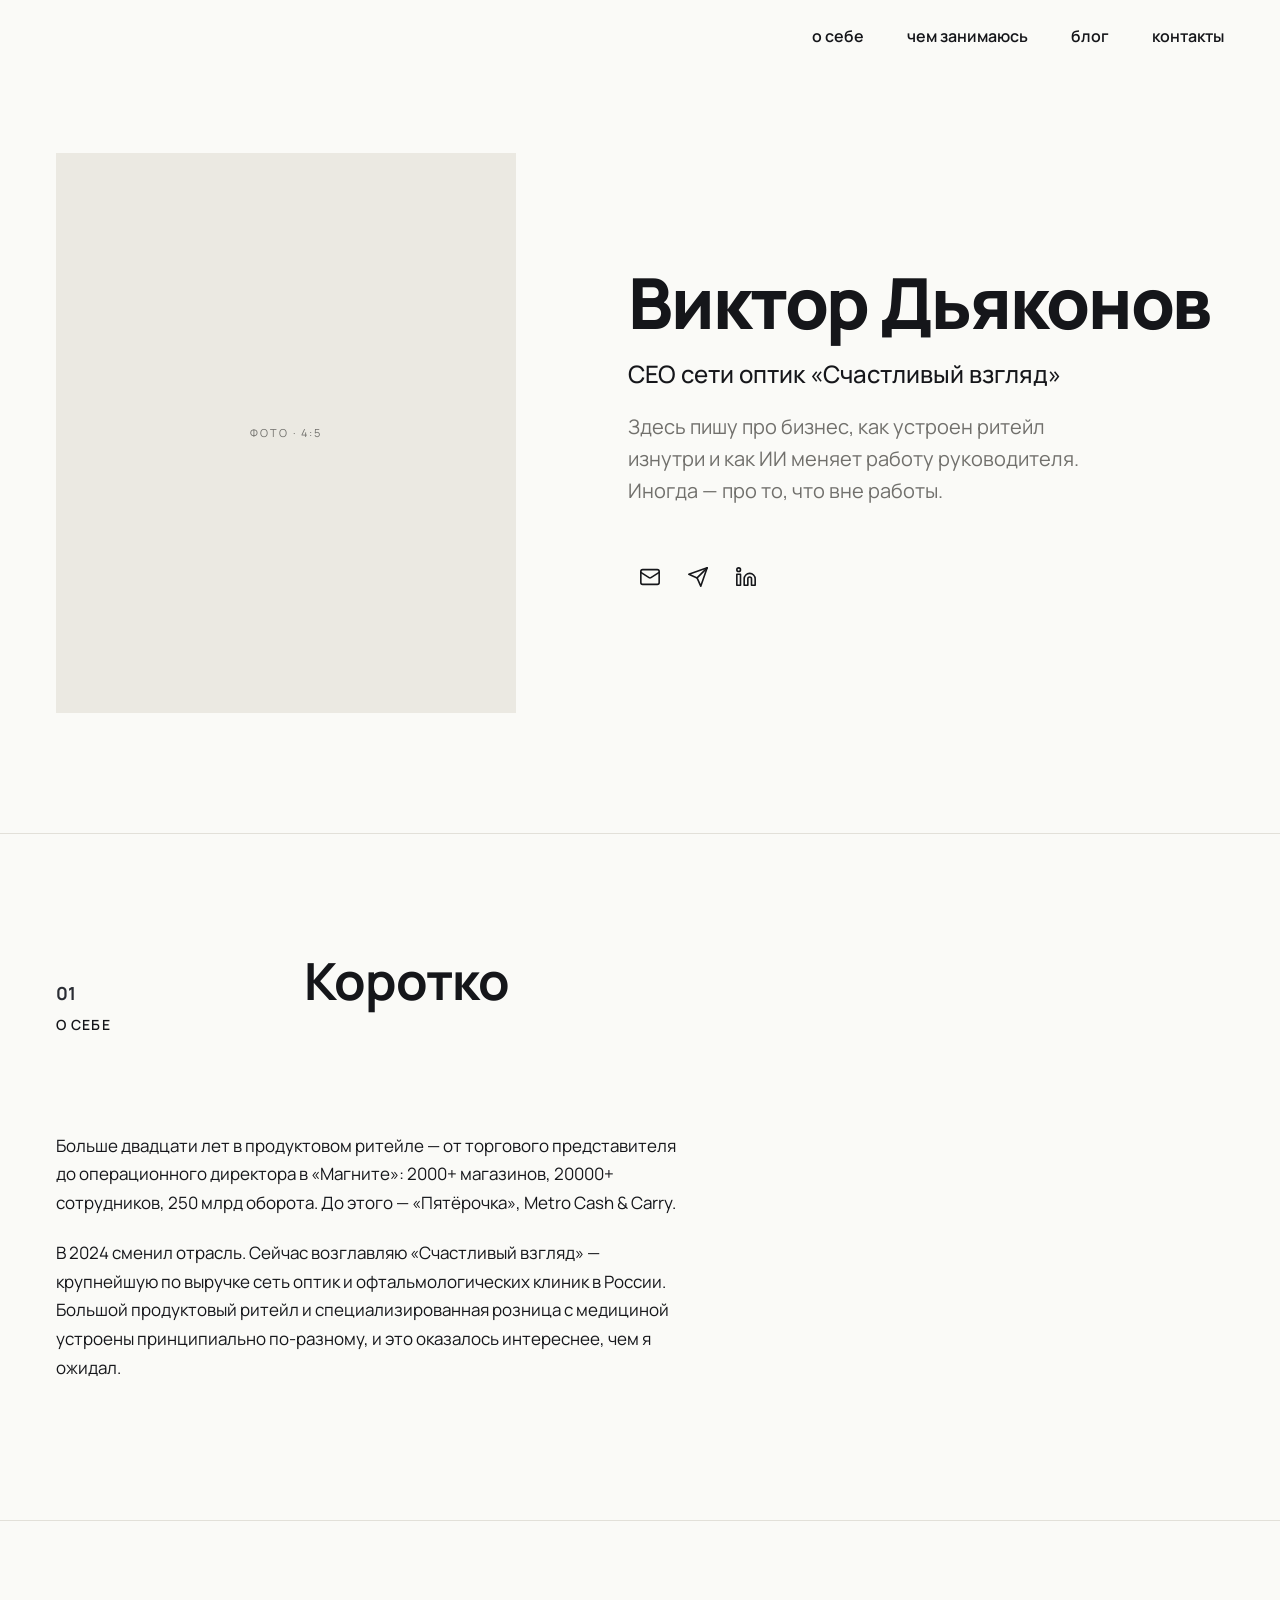
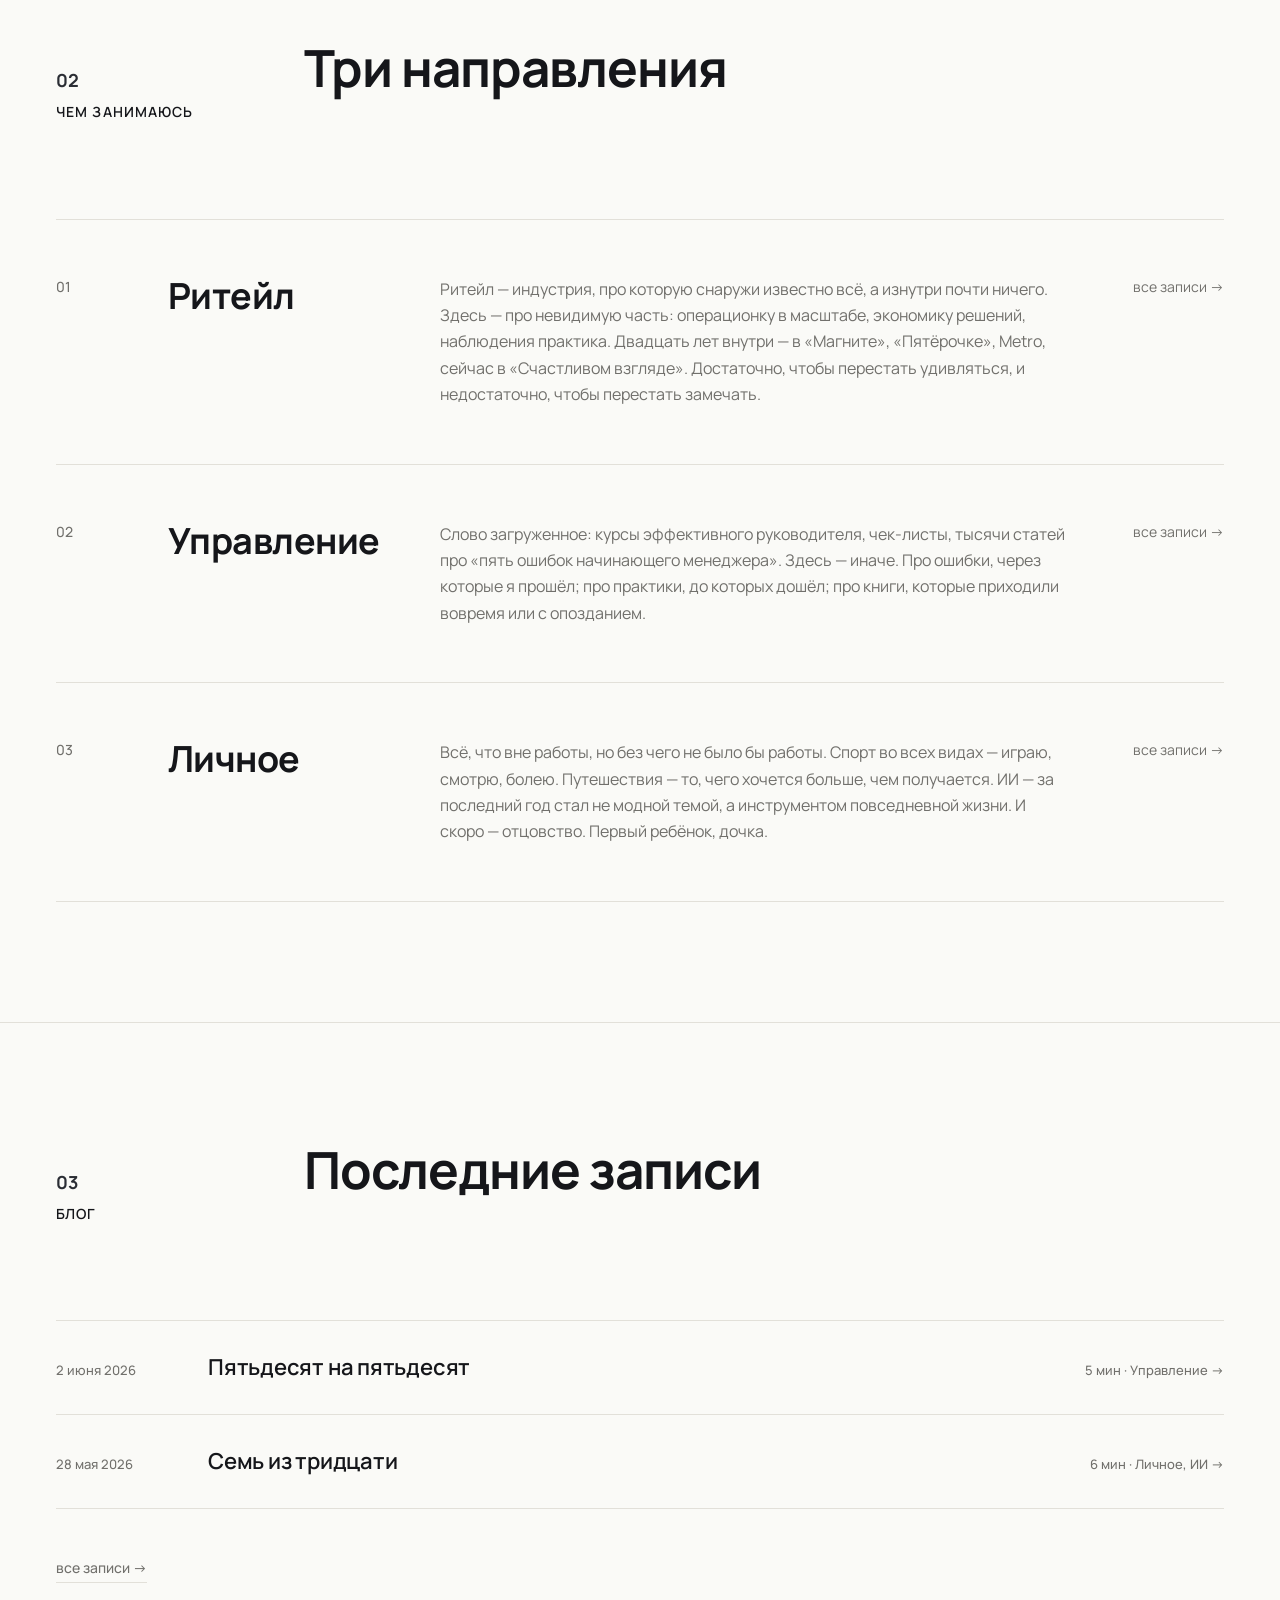
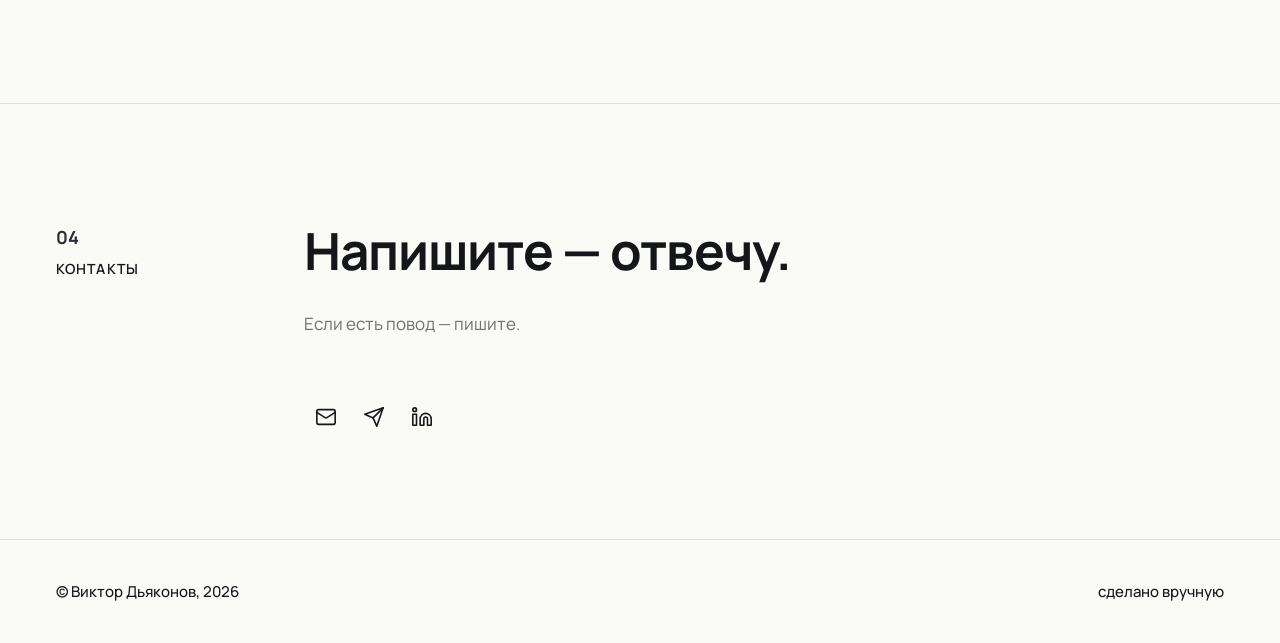
==== index.html @ 748eb010 "Три направления: ссылки «все записи» ведут на blog.html с тегом Co-Authored-By: Claude Sonnet 4.6 <n" ====
<!doctype html>
<html lang="ru">
<head>
  <meta charset="UTF-8">
  <meta name="viewport" content="width=device-width, initial-scale=1.0">
  <title>Виктор Дьяконов</title>

  <link rel="preconnect" href="https://fonts.googleapis.com">
  <link rel="preconnect" href="https://fonts.gstatic.com" crossorigin>
  <link href="https://fonts.googleapis.com/css2?family=Manrope:wght@400;500;600;700;800&display=swap" rel="stylesheet">

  <link rel="stylesheet" href="styles.css">
</head>
<body>

  <!-- ========== Nav ========== -->
  <header class="nav" id="nav">
    <div class="container">
      <nav class="nav-inner">
        <button class="nav-burger" id="nav-burger" aria-label="Меню">
          <span></span><span></span><span></span>
        </button>
        <div class="nav-links" id="nav-links">
          <a class="nav-link" href="#about">о себе</a>
          <a class="nav-link" href="#doing">чем занимаюсь</a>
          <a class="nav-link" href="blog.html">блог</a>
          <a class="nav-link" href="#contacts">контакты</a>
        </div>
      </nav>
    </div>
  </header>

  <!-- ========== Hero ========== -->
  <section class="hero container">
    <div class="hero-photo">
      <!-- TODO: заменить на реальное фото 4:5 -->
    </div>
    <div>
      <h1 class="hero-name">Виктор Дьяконов</h1>
      <p class="hero-role">CEO сети оптик «Счастливый взгляд»</p>
      <p class="hero-desc">Здесь пишу про бизнес, как устроен ритейл изнутри и как ИИ меняет работу руководителя. Иногда — про то, что вне работы.</p>
      <div class="contacts" style="margin-top: 48px;">
        <a class="icon-link" href="mailto:victor.diakonov@gmail.com" aria-label="Email">
          <svg xmlns="http://www.w3.org/2000/svg" width="22" height="22" viewBox="0 0 24 24" fill="none" stroke="currentColor" stroke-width="1.75" stroke-linecap="round" stroke-linejoin="round"><rect width="20" height="16" x="2" y="4" rx="2"/><path d="m22 7-8.97 5.7a1.94 1.94 0 0 1-2.06 0L2 7"/></svg>
        </a>
        <a class="icon-link" href="https://t.me/dvvictor" aria-label="Telegram" target="_blank" rel="noopener">
          <svg xmlns="http://www.w3.org/2000/svg" width="22" height="22" viewBox="0 0 24 24" fill="none" stroke="currentColor" stroke-width="1.75" stroke-linecap="round" stroke-linejoin="round"><path d="m22 2-7 20-4-9-9-4Z"/><path d="M22 2 11 13"/></svg>
        </a>
        <a class="icon-link" href="https://www.linkedin.com/in/%D0%B2%D0%B8%D0%BA%D1%82%D0%BE%D1%80-%D0%B4%D1%8C%D1%8F%D0%BA%D0%BE%D0%BD%D0%BE%D0%B2/" aria-label="LinkedIn" target="_blank" rel="noopener">
          <svg xmlns="http://www.w3.org/2000/svg" width="22" height="22" viewBox="0 0 24 24" fill="none" stroke="currentColor" stroke-width="1.75" stroke-linecap="round" stroke-linejoin="round">
            <path d="M16 8a6 6 0 0 1 6 6v7h-4v-7a2 2 0 0 0-2-2 2 2 0 0 0-2 2v7h-4v-7a6 6 0 0 1 6-6z"/>
            <rect width="4" height="12" x="2" y="9"/>
            <circle cx="4" cy="4" r="2"/>
          </svg>
        </a>
      </div>
    </div>
  </section>

  <!-- ========== О себе ========== -->
  <section class="s container" id="about">
    <div class="s-head">
      <div class="s-head-meta">
        <span class="s-num">01</span>
        <span class="label">о себе</span>
      </div>
      <h2 class="h2">Коротко</h2>
    </div>
    <div class="body about-body">
      <p>
        Больше двадцати лет в продуктовом ритейле — от торгового представителя до операционного директора в «Магните»: 2000+ магазинов, 20000+ сотрудников, 250 млрд оборота. До этого — «Пятёрочка», Metro Cash &amp; Carry.
      </p>
      <p>
        В 2024 сменил отрасль. Сейчас возглавляю «Счастливый взгляд» — крупнейшую по выручке сеть оптик и офтальмологических клиник в России. Большой продуктовый ритейл и специализированная розница с медициной устроены принципиально по-разному, и это оказалось интереснее, чем я ожидал.
      </p>
    </div>
  </section>

  <!-- ========== Чем занимаюсь ========== -->
  <section class="s container" id="doing">
    <div class="s-head">
      <div class="s-head-meta">
        <span class="s-num">02</span>
        <span class="label">чем занимаюсь</span>
      </div>
      <h2 class="h2">Три направления</h2>
    </div>
    <div class="doing-list">
      <div class="doing-row">
        <span class="doing-num">01</span>
        <span class="doing-title">Ритейл</span>
        <p class="doing-desc">Ритейл — индустрия, про которую снаружи известно всё, а изнутри почти ничего. Здесь — про невидимую часть: операционку в масштабе, экономику решений, наблюдения практика. Двадцать лет внутри — в «Магните», «Пятёрочке», Metro, сейчас в «Счастливом взгляде». Достаточно, чтобы перестать удивляться, и недостаточно, чтобы перестать замечать.</p>
        <a class="doing-arrow" href="blog.html?tag=retail">все записи →</a>
      </div>
      <div class="doing-row">
        <span class="doing-num">02</span>
        <span class="doing-title">Управление</span>
        <p class="doing-desc">Слово загруженное: курсы эффективного руководителя, чек-листы, тысячи статей про «пять ошибок начинающего менеджера». Здесь — иначе. Про ошибки, через которые я прошёл; про практики, до которых дошёл; про книги, которые приходили вовремя или с опозданием.</p>
        <a class="doing-arrow" href="blog.html?tag=upravlenie">все записи →</a>
      </div>
      <div class="doing-row">
        <span class="doing-num">03</span>
        <span class="doing-title">Личное</span>
        <p class="doing-desc">Всё, что вне работы, но без чего не было бы работы. Спорт во всех видах — играю, смотрю, болею. Путешествия — то, чего хочется больше, чем получается. ИИ — за последний год стал не модной темой, а инструментом повседневной жизни. И скоро — отцовство. Первый ребёнок, дочка.</p>
        <a class="doing-arrow" href="blog.html?tag=lichnoe">все записи →</a>
      </div>
    </div>
  </section>

  <!-- ========== Блог ========== -->
  <section class="s container" id="blog">
    <div class="s-head">
      <div class="s-head-meta">
        <span class="s-num">03</span>
        <span class="label">блог</span>
      </div>
      <h2 class="h2">Последние записи</h2>
    </div>
    <div class="blog-list" id="recent-posts"></div>
    <a class="blog-more" href="blog.html">все записи →</a>
  </section>

  <!-- ========== Контакты ========== -->
  <section class="contacts-section container" id="contacts">
    <div class="contacts-block">
      <div class="s-head-meta">
        <span class="s-num">04</span>
        <span class="label">контакты</span>
      </div>
      <div>
        <h2 class="h2" style="margin-bottom: 32px;">Напишите — отвечу.</h2>
        <p class="body body-muted" style="max-width: 480px; margin-bottom: 56px;">
          Если есть повод — пишите.
        </p>
        <div class="contacts">
          <a class="icon-link" href="mailto:victor.diakonov@gmail.com" aria-label="Email">
            <svg xmlns="http://www.w3.org/2000/svg" width="22" height="22" viewBox="0 0 24 24" fill="none" stroke="currentColor" stroke-width="1.75" stroke-linecap="round" stroke-linejoin="round"><rect width="20" height="16" x="2" y="4" rx="2"/><path d="m22 7-8.97 5.7a1.94 1.94 0 0 1-2.06 0L2 7"/></svg>
          </a>
          <a class="icon-link" href="https://t.me/dvvictor" aria-label="Telegram" target="_blank" rel="noopener">
            <svg xmlns="http://www.w3.org/2000/svg" width="22" height="22" viewBox="0 0 24 24" fill="none" stroke="currentColor" stroke-width="1.75" stroke-linecap="round" stroke-linejoin="round"><path d="m22 2-7 20-4-9-9-4Z"/><path d="M22 2 11 13"/></svg>
          </a>
          <a class="icon-link" href="https://www.linkedin.com/in/%D0%B2%D0%B8%D0%BA%D1%82%D0%BE%D1%80-%D0%B4%D1%8C%D1%8F%D0%BA%D0%BE%D0%BD%D0%BE%D0%B2/" aria-label="LinkedIn" target="_blank" rel="noopener">
            <svg xmlns="http://www.w3.org/2000/svg" width="22" height="22" viewBox="0 0 24 24" fill="none" stroke="currentColor" stroke-width="1.75" stroke-linecap="round" stroke-linejoin="round">
              <path d="M16 8a6 6 0 0 1 6 6v7h-4v-7a2 2 0 0 0-2-2 2 2 0 0 0-2 2v7h-4v-7a6 6 0 0 1 6-6z"/>
              <rect width="4" height="12" x="2" y="9"/>
              <circle cx="4" cy="4" r="2"/>
            </svg>
          </a>
        </div>
      </div>
    </div>
  </section>

  <!-- ========== Footer ========== -->
  <footer>
    <div class="container">
      <span>© Виктор Дьяконов, 2026</span>
      <span>сделано вручную</span>
    </div>
  </footer>

  <script src="posts-data.js"></script>
  <script>
    // Последние записи из posts-data.js
    (function () {
      var months = ['января','февраля','марта','апреля','мая','июня','июля','августа','сентября','октября','ноября','декабря'];
      function fmtDate(iso) {
        var p = iso.split('-');
        return +p[2] + ' ' + months[+p[1] - 1] + ' ' + p[0];
      }
      var list = document.getElementById('recent-posts');
      POSTS.slice(0, 2).forEach(function (post) {
        var row = document.createElement('div');
        row.className = 'blog-row';
        row.addEventListener('click', function (e) {
          if (!e.target.closest('a')) location.href = post.url;
        });
        var tagHtml = '';
        if (post.tags && post.tags.length) {
          tagHtml = ' · ' + post.tags.map(function (t) {
            return '<a class="blog-tag" href="blog.html?tag=' + t + '">' + (TAG_NAMES[t] || t) + '</a>';
          }).join(', ');
        }
        row.innerHTML =
          '<span class="blog-date">' + fmtDate(post.date) + '</span>' +
          '<span class="blog-title">' + post.title + '</span>' +
          '<span class="blog-meta">' + post.mins + ' мин' + tagHtml + ' →</span>';
        list.appendChild(row);
      });
    }());

    // Sticky nav — граница появляется при скролле
    const nav = document.getElementById('nav');
    window.addEventListener('scroll', function () {
      nav.classList.toggle('scrolled', window.scrollY > 8);
    }, { passive: true });

    // Lucide icons
    // Мобильное меню
    const burger = document.getElementById('nav-burger');
    const navLinks = document.getElementById('nav-links');
    burger.addEventListener('click', function () {
      const open = navLinks.classList.toggle('open');
      burger.classList.toggle('open', open);
      document.body.style.overflow = open ? 'hidden' : '';
    });
    navLinks.querySelectorAll('.nav-link').forEach(function (link) {
      link.addEventListener('click', function () {
        navLinks.classList.remove('open');
        burger.classList.remove('open');
        document.body.style.overflow = '';
      });
    });
  </script>

</body>
</html>
---- styles.css ----
/* =========================================================
   Виктор Дьяконов — personal site
   Manrope. Anthracite accent. Strict minimalism.
   ========================================================= */

:root {
  --paper: #fafaf7;
  --ink: #15161a;
  --muted: #71706c;
  --hair: #e2e0d9;
  --ph: #ebe9e2;
  --accent: #2a2d34;
}

html, body {
  background: var(--paper);
  color: var(--ink);
  font-family: 'Manrope', -apple-system, BlinkMacSystemFont, "Helvetica Neue", Arial, sans-serif;
  font-weight: 400;
  font-size: 16px;
  line-height: 1.55;
  -webkit-font-smoothing: antialiased;
  -moz-osx-font-smoothing: grayscale;
  text-rendering: optimizeLegibility;
  margin: 0;
  scroll-behavior: smooth;
}

* { box-sizing: border-box; }
a { color: inherit; text-decoration: none; }

.container {
  max-width: 1440px;
  margin: 0 auto;
  padding: 0 56px;
}

/* ---------- Nav ---------- */

.nav {
  position: sticky;
  top: 0;
  z-index: 10;
  background: color-mix(in srgb, var(--paper) 92%, transparent);
  backdrop-filter: blur(8px);
  border-bottom: 1px solid transparent;
  transition: border-color .25s;
}

.nav-inner {
  display: flex;
  justify-content: flex-end;
  align-items: center;
  height: 72px;
}

.nav-link {
  font-size: 16px;
  font-weight: 600;
  color: var(--ink);
  padding: 8px 0;
  margin-left: 40px;
  transition: color .2s;
}

.nav-link:hover { color: var(--ink); }
.nav.scrolled { border-bottom-color: var(--hair); }

/* ---------- Type ---------- */

.label {
  font-size: 14px;
  font-weight: 600;
  letter-spacing: 0.08em;
  text-transform: uppercase;
  color: var(--ink);
}

.h2 {
  font-family: 'Manrope', sans-serif;
  font-weight: 700;
  font-size: clamp(40px, 4vw, 60px);
  line-height: 1.05;
  letter-spacing: -0.02em;
  margin: 0;
}

.lede {
  font-family: 'Manrope', sans-serif;
  font-weight: 400;
  font-size: 21px;
  line-height: 1.55;
  color: var(--ink);
  margin: 0;
  max-width: 520px;
  letter-spacing: -0.005em;
}

/* ---------- Hero typography ---------- */

.hero-name {
  font-family: 'Manrope', sans-serif;
  font-weight: 800;
  font-size: clamp(52px, 5.5vw, 80px);
  line-height: 1.0;
  letter-spacing: -0.03em;
  color: var(--ink);
  margin: 0 0 20px;
}

.hero-role {
  font-family: 'Manrope', sans-serif;
  font-weight: 500;
  font-size: 24px;
  line-height: 1.4;
  color: var(--ink);
  margin: 0 0 20px;
}

.hero-desc {
  font-family: 'Manrope', sans-serif;
  font-weight: 400;
  font-size: 20px;
  line-height: 1.6;
  color: var(--muted);
  margin: 0;
  max-width: 460px;
}

.body {
  font-size: 17px;
  line-height: 1.7;
  color: var(--ink);
}

.body-muted { color: var(--muted); }

.body p {
  margin: 0 0 1em;
  max-width: 640px;
}

/* ---------- Sections ---------- */

section.s {
  padding-block: 120px;
  border-top: 1px solid var(--hair);
}

.s-head {
  display: grid;
  grid-template-columns: 200px 1fr;
  gap: 48px;
  align-items: baseline;
  margin-bottom: 96px;
}

.s-head-meta {
  display: flex;
  flex-direction: column;
  gap: 6px;
}

.s-num {
  font-family: 'Manrope', sans-serif;
  font-weight: 700;
  font-size: 18px;
  color: var(--accent);
}

/* ---------- Icon links ---------- */

.contacts {
  display: flex;
  gap: 4px;
  flex-wrap: wrap;
}

.icon-link {
  display: inline-flex;
  align-items: center;
  justify-content: center;
  width: 44px;
  height: 44px;
  border-radius: 50%;
  color: var(--ink);
  transition: color .2s, background-color .2s;
}

.icon-link:hover {
  color: var(--accent);
  background: var(--ph);
}

.icon-link svg {
  width: 22px;
  height: 22px;
  stroke-width: 1.75;
}

/* ---------- Hero ---------- */

.hero {
  padding-block: 80px 120px;
  display: grid;
  grid-template-columns: 460px 1fr;
  gap: 112px;
  align-items: center;
}

.hero-photo {
  width: 460px;
  height: 560px;
  background: var(--ph);
  position: relative;
  overflow: hidden;
}

.hero-photo::after {
  content: 'ФОТО · 4:5';
  position: absolute;
  left: 50%;
  top: 50%;
  transform: translate(-50%, -50%);
  font-size: 11px;
  letter-spacing: 0.18em;
  color: var(--muted);
}

.hero-photo img {
  width: 100%;
  height: 100%;
  object-fit: cover;
  display: block;
}

/* ---------- About ---------- */

.about-body { max-width: 640px; }
.about-body p + p { margin-top: 1.2em; }

/* ---------- Doing ---------- */

.doing-list { border-top: 1px solid var(--hair); }

.doing-row {
  display: grid;
  grid-template-columns: 80px 240px 1fr 120px;
  gap: 32px;
  align-items: start;
  padding: 56px 0;
  border-bottom: 1px solid var(--hair);
  transition: padding-left .25s, color .2s;
  cursor: default;
}

.doing-row:hover { padding-left: 16px; }
.doing-row:hover .doing-arrow {
  color: var(--accent);
  transform: translateX(6px);
}

.doing-num {
  font-size: 14px;
  color: var(--muted);
  font-weight: 500;
}

.doing-title {
  font-size: 36px;
  font-weight: 700;
  line-height: 1.1;
  letter-spacing: -0.015em;
}

.doing-desc {
  font-size: 16px;
  color: var(--muted);
  line-height: 1.65;
  margin: 0;
}

.doing-arrow {
  text-align: right;
  color: var(--muted);
  font-size: 14px;
  text-decoration: none;
  transition: color .2s, transform .25s;
}

/* ---------- Blog ---------- */

.blog-list { border-top: 1px solid var(--hair); }

.blog-row {
  display: grid;
  grid-template-columns: 120px 1fr auto;
  gap: 32px;
  align-items: baseline;
  padding: 32px 0;
  border-bottom: 1px solid var(--hair);
  transition: padding-left .25s;
  color: inherit;
  cursor: pointer;
}

.blog-row:hover { padding-left: 16px; }
.blog-row:hover .blog-title { color: var(--accent); }

.blog-date {
  font-size: 13px;
  color: var(--muted);
  font-weight: 500;
}

.blog-title {
  font-size: 22px;
  font-weight: 600;
  line-height: 1.3;
  letter-spacing: -0.01em;
  transition: color .2s;
}

.blog-meta {
  font-size: 13px;
  color: var(--muted);
  text-align: right;
  font-weight: 500;
}

.blog-tag {
  color: var(--muted);
  font-weight: 500;
  text-decoration: none;
  transition: color .2s;
}

.blog-tag:hover {
  color: var(--accent);
  text-decoration: underline;
}

.blog-filter-info {
  display: flex;
  align-items: baseline;
  gap: 20px;
  margin-top: 16px;
}

.blog-filter-label {
  font-size: 22px;
  font-weight: 600;
  color: var(--muted);
}

.blog-filter-clear {
  font-size: 14px;
  font-weight: 500;
  color: var(--muted);
  border-bottom: 1px solid var(--hair);
  padding-bottom: 4px;
  transition: color .2s, border-color .2s;
}

.blog-filter-clear:hover {
  color: var(--accent);
  border-color: var(--accent);
}

.blog-more {
  margin-top: 48px;
  font-size: 14px;
  font-weight: 500;
  display: inline-block;
  color: var(--muted);
  border-bottom: 1px solid var(--hair);
  padding-bottom: 4px;
  transition: color .2s, border-color .2s;
}

.blog-more:hover {
  color: var(--accent);
  border-color: var(--accent);
}

/* ---------- Contacts section ---------- */

.contacts-section {
  padding-block: 120px 100px;
  border-top: 1px solid var(--hair);
}

.contacts-block {
  display: grid;
  grid-template-columns: 200px 1fr;
  gap: 48px;
  align-items: start;
}

/* ---------- Footer ---------- */

footer {
  border-top: 1px solid var(--hair);
  padding: 40px 0;
  font-size: 15px;
  font-weight: 500;
  color: var(--ink);
}

footer .container {
  display: flex;
  justify-content: space-between;
}

/* =========================================================
   Посты (posts/*.html)
   ========================================================= */

.post-wrap {
  max-width: 680px;
  margin: 0 auto;
  padding: 64px 0 120px;
}

.post-back {
  display: inline-block;
  font-size: 14px;
  font-weight: 500;
  color: var(--muted);
  border-bottom: 1px solid var(--hair);
  padding-bottom: 4px;
  margin-bottom: 56px;
  transition: color .2s, border-color .2s;
}

.post-back:hover {
  color: var(--accent);
  border-color: var(--accent);
}

.post-meta {
  font-size: 14px;
  color: var(--muted);
  font-weight: 500;
  margin: 0 0 16px;
}

.post-h1 {
  font-family: 'Manrope', sans-serif;
  font-weight: 800;
  font-size: clamp(26px, 3.5vw, 42px);
  line-height: 1.1;
  letter-spacing: -0.02em;
  color: var(--ink);
  margin: 0 0 64px;
}

.post-body {
  font-size: 18px;
  line-height: 1.75;
  color: var(--ink);
}

.post-body p {
  margin: 0 0 1.5em;
}

.post-body p.post-signature {
  font-style: italic;
  color: var(--muted);
  margin: 2em 0 0;
}

/* =========================================================
   Hamburger (скрыт на десктопе)
   ========================================================= */

.nav-burger {
  display: none;
  flex-direction: column;
  justify-content: center;
  gap: 5px;
  background: none;
  border: none;
  cursor: pointer;
  padding: 8px;
  margin-left: auto;
  z-index: 200;
}

.nav-burger span {
  display: block;
  width: 24px;
  height: 2px;
  background: var(--ink);
  border-radius: 2px;
  transition: transform .25s, opacity .2s;
}

.nav-burger.open span:nth-child(1) { transform: translateY(7px) rotate(45deg); }
.nav-burger.open span:nth-child(2) { opacity: 0; }
.nav-burger.open span:nth-child(3) { transform: translateY(-7px) rotate(-45deg); }

/* =========================================================
   Mobile (≤ 640px)
   ========================================================= */

@media (max-width: 640px) {

  /* --- Контейнер --- */
  .container { padding: 0 20px; }

  /* --- Nav --- */
  .nav-burger { display: flex; }

  .nav-links {
    display: none;
    position: fixed;
    inset: 0;
    background: var(--paper);
    flex-direction: column;
    align-items: center;
    justify-content: center;
    gap: 36px;
    z-index: 100;
  }

  .nav-links.open { display: flex; }

  .nav-links .nav-link {
    font-size: 26px;
    font-weight: 700;
    margin-left: 0;
    color: var(--ink);
  }

  /* --- Hero --- */
  .hero {
    grid-template-columns: 1fr;
    gap: 28px;
    padding-block: 24px 64px;
  }

  .hero-photo {
    width: 100%;
    height: 240px;
  }

  .hero-name { font-size: 40px; }
  .hero-role { font-size: 18px; }
  .hero-desc { font-size: 16px; }

  /* --- Секции --- */
  section.s { padding-block: 80px; }

  .h2 { font-size: 30px; }
  .body { font-size: 15px; }

  .s-head {
    grid-template-columns: 1fr;
    gap: 12px;
    margin-bottom: 48px;
  }

  /* --- Doing --- */
  .doing-row {
    grid-template-columns: 40px 1fr;
    gap: 16px;
    padding: 32px 0;
  }

  .doing-title { grid-column: 2; font-size: 26px; }
  .doing-desc  { grid-column: 2; }
  .doing-arrow { display: none; }

  /* --- Blog --- */
  .blog-row {
    grid-template-columns: 1fr auto;
    gap: 16px;
  }

  .blog-date { display: none; }
  .blog-title { font-size: 18px; }

  /* --- Контакты --- */
  .contacts-section { padding-block: 80px 60px; }

  .contacts-block {
    grid-template-columns: 1fr;
    gap: 24px;
  }

  /* --- Footer --- */
  footer .container {
    flex-direction: column;
    gap: 8px;
  }

  /* --- Посты --- */
  .post-wrap { padding: 40px 0 80px; }
  .post-h1 { font-size: 22px; margin-bottom: 40px; }
  .post-body { font-size: 16px; }
}
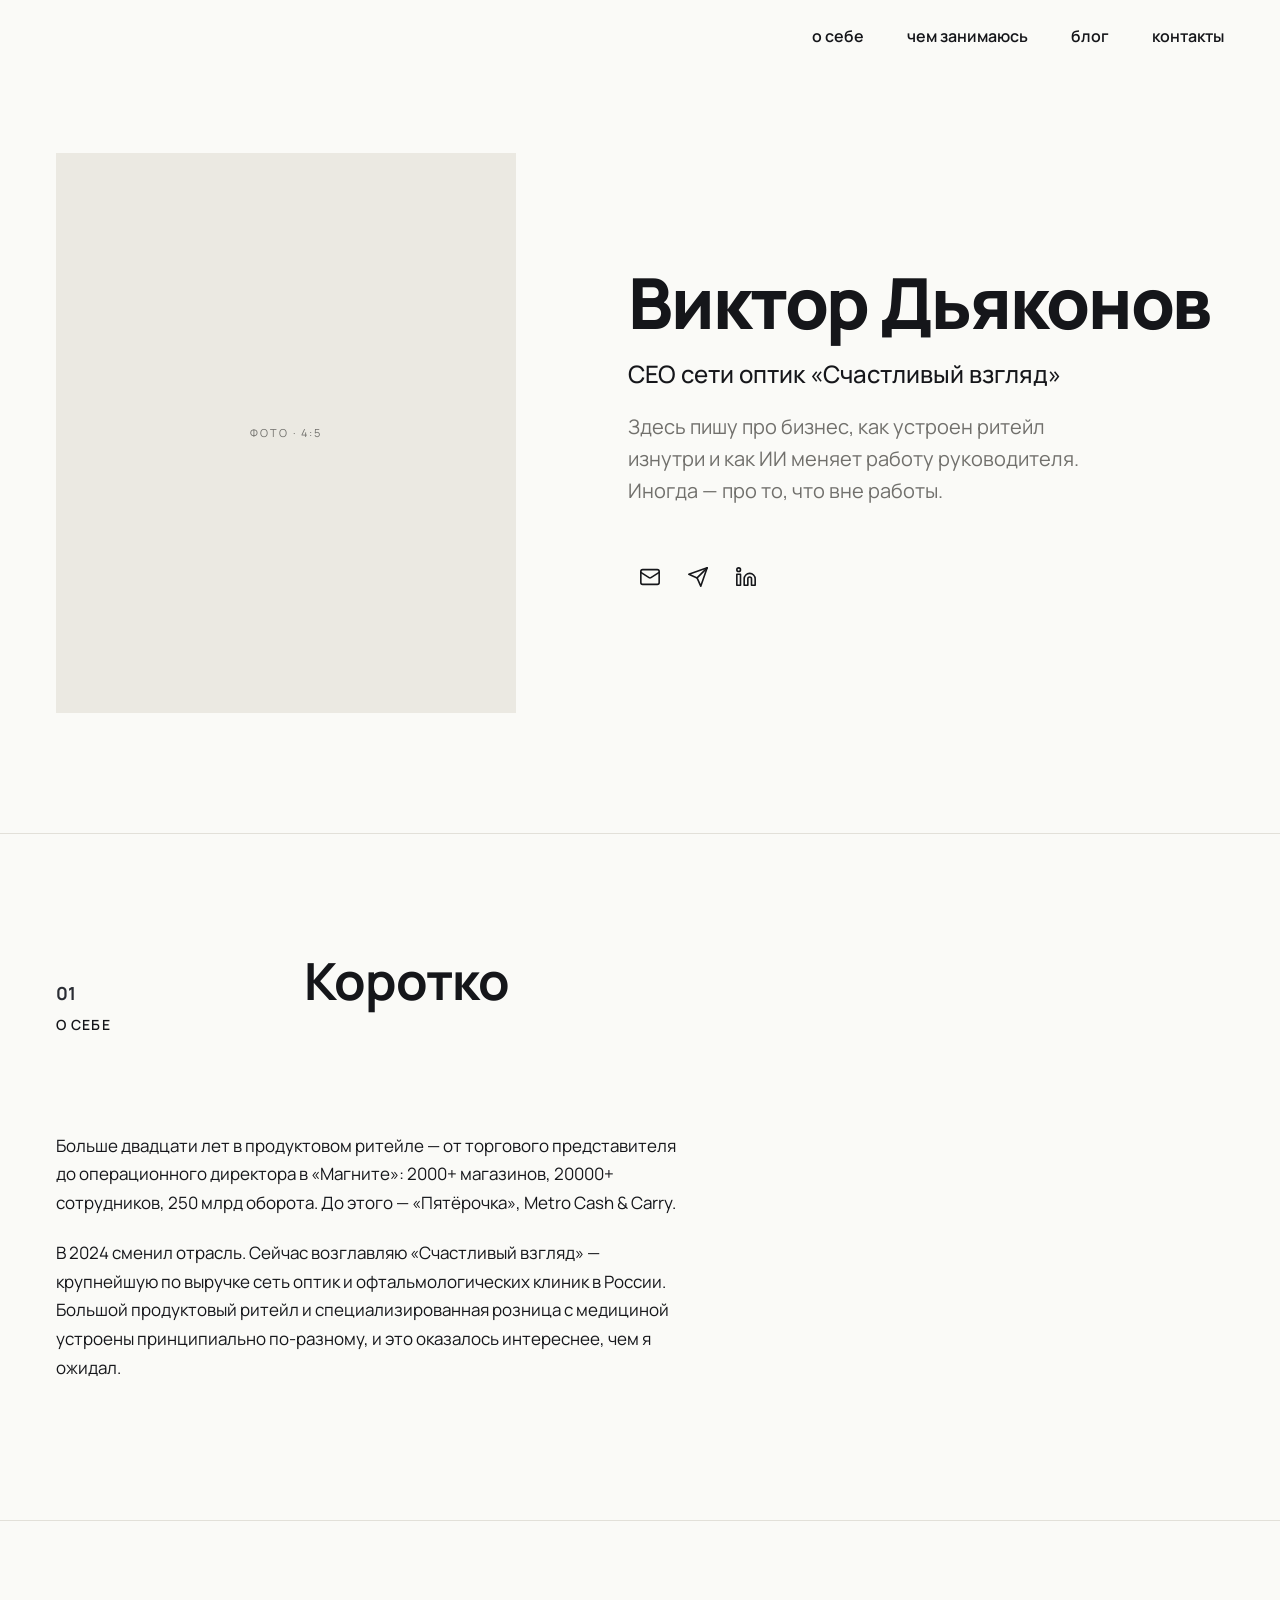
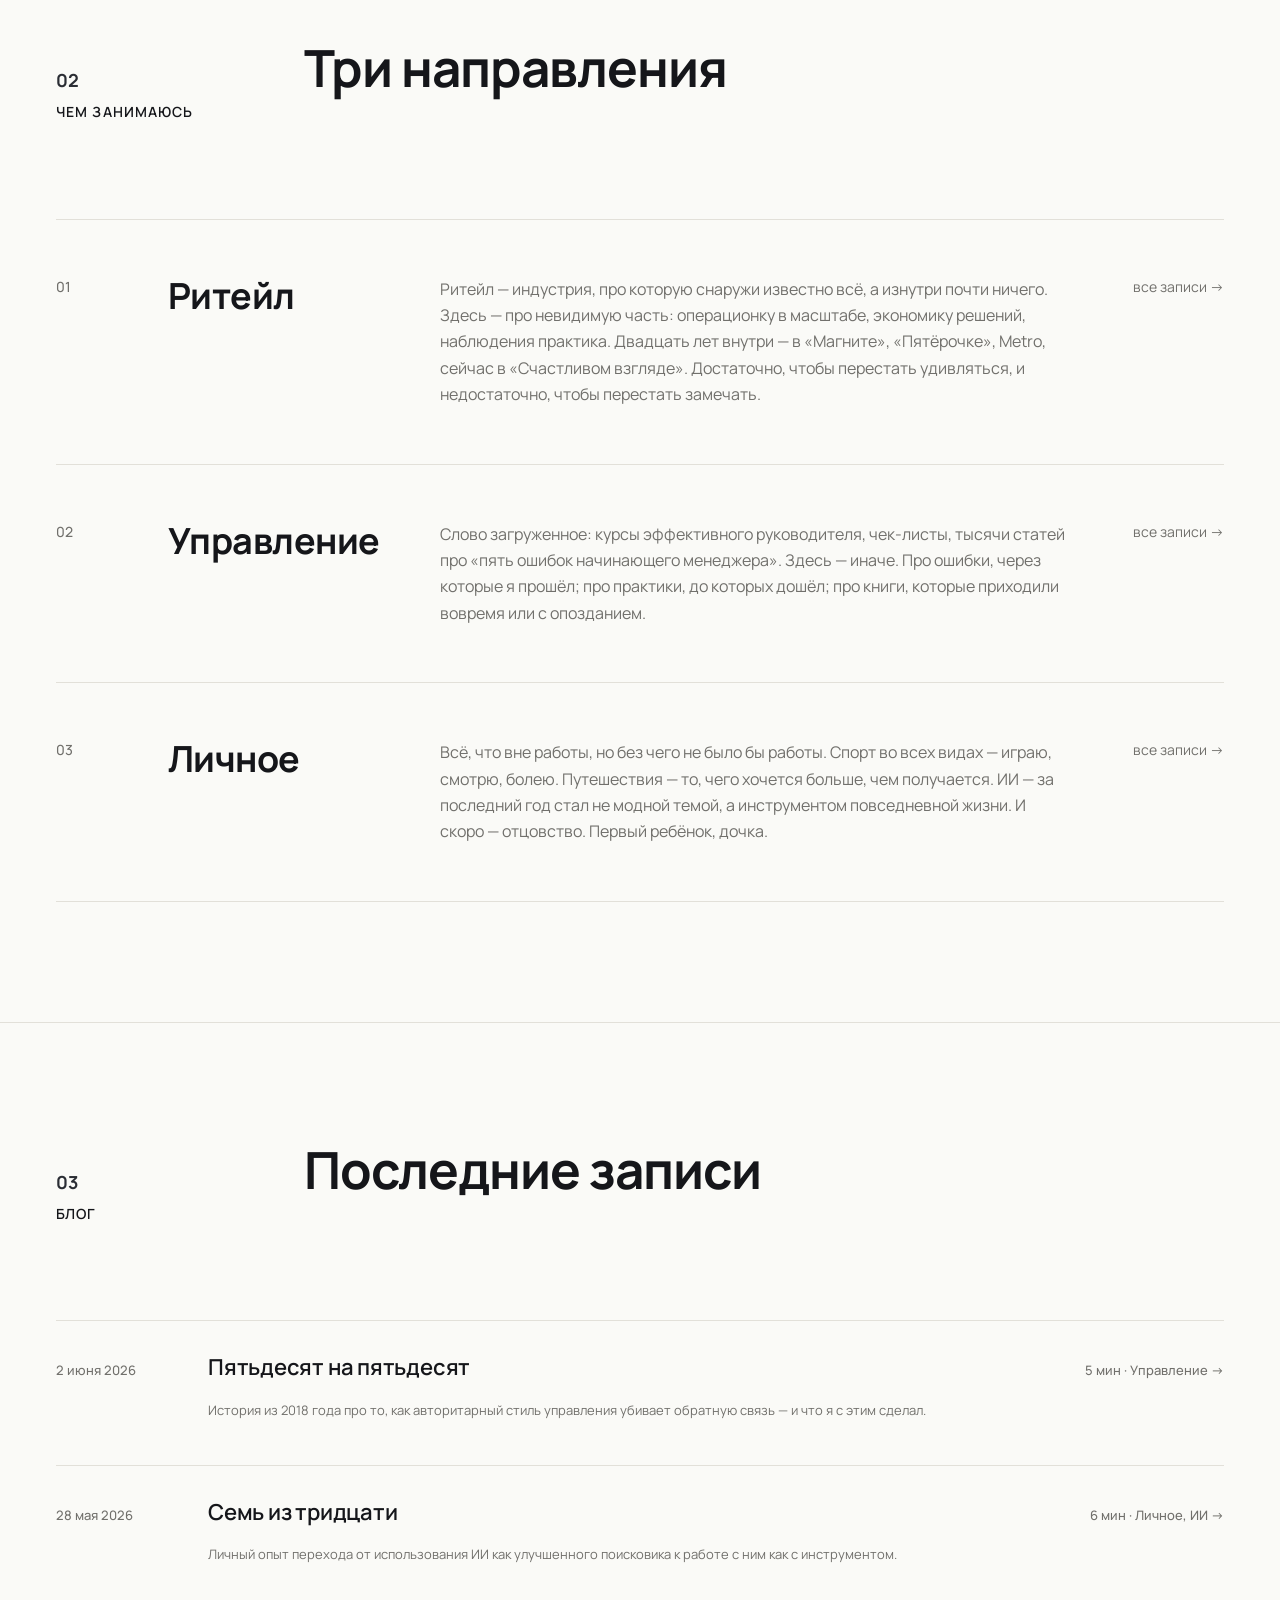
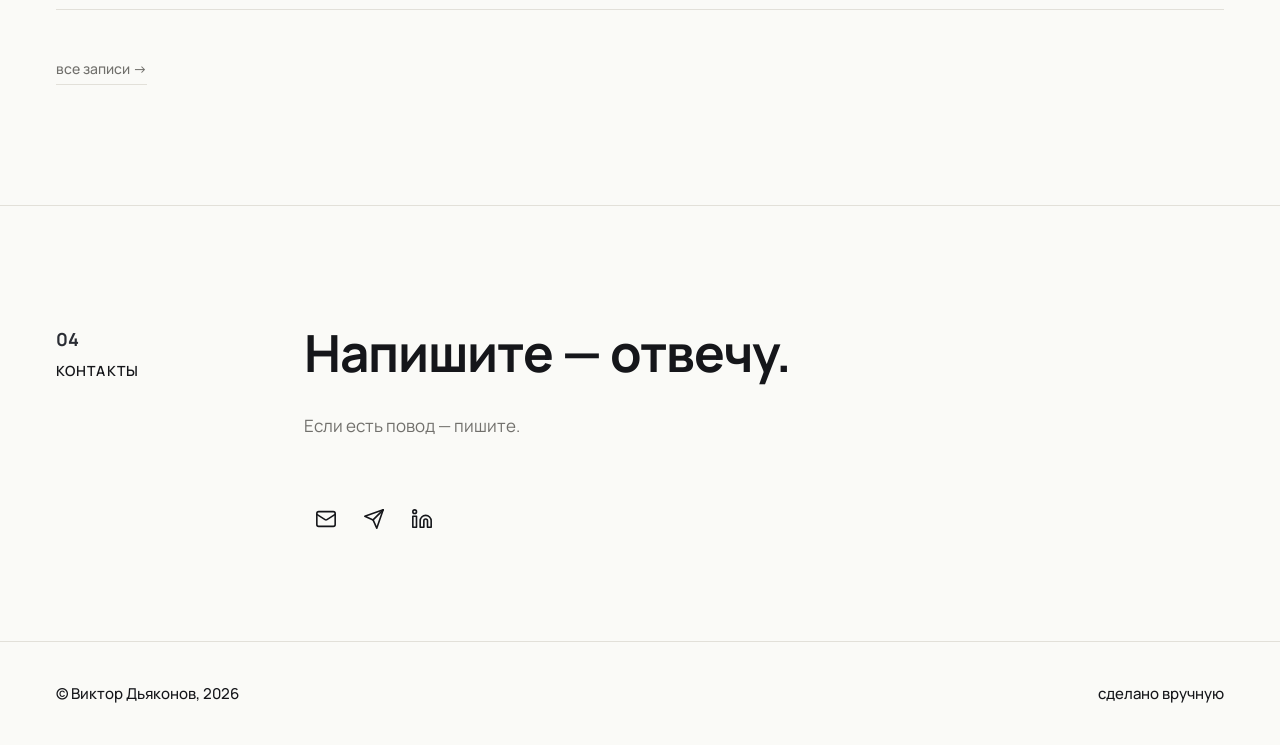
==== commit 8c4fcbcc: "Блог: аннотации постов в блоке «Последние записи» на главной Co-Authored-By: Claude Sonnet 4.6 <nore" ====
--- a/index.html
+++ b/index.html
@@ -181,9 +181,12 @@
             return '<a class="blog-tag" href="blog.html?tag=' + t + '">' + (TAG_NAMES[t] || t) + '</a>';
           }).join(', ');
         }
+        var annotationHtml = post.annotation
+          ? '<p class="blog-annotation">' + post.annotation + '</p>'
+          : '';
         row.innerHTML =
           '<span class="blog-date">' + fmtDate(post.date) + '</span>' +
-          '<span class="blog-title">' + post.title + '</span>' +
+          '<div class="blog-center"><span class="blog-title">' + post.title + '</span>' + annotationHtml + '</div>' +
           '<span class="blog-meta">' + post.mins + ' мин' + tagHtml + ' →</span>';
         list.appendChild(row);
       });
--- a/styles.css
+++ b/styles.css
@@ -326,6 +326,19 @@
   color: var(--muted);
   text-align: right;
   font-weight: 500;
+}
+
+.blog-center {
+  display: flex;
+  flex-direction: column;
+  gap: 6px;
+}
+
+.blog-annotation {
+  font-size: 13px;
+  color: var(--muted);
+  font-weight: 400;
+  line-height: 1.45;
 }
 
 .blog-tag {
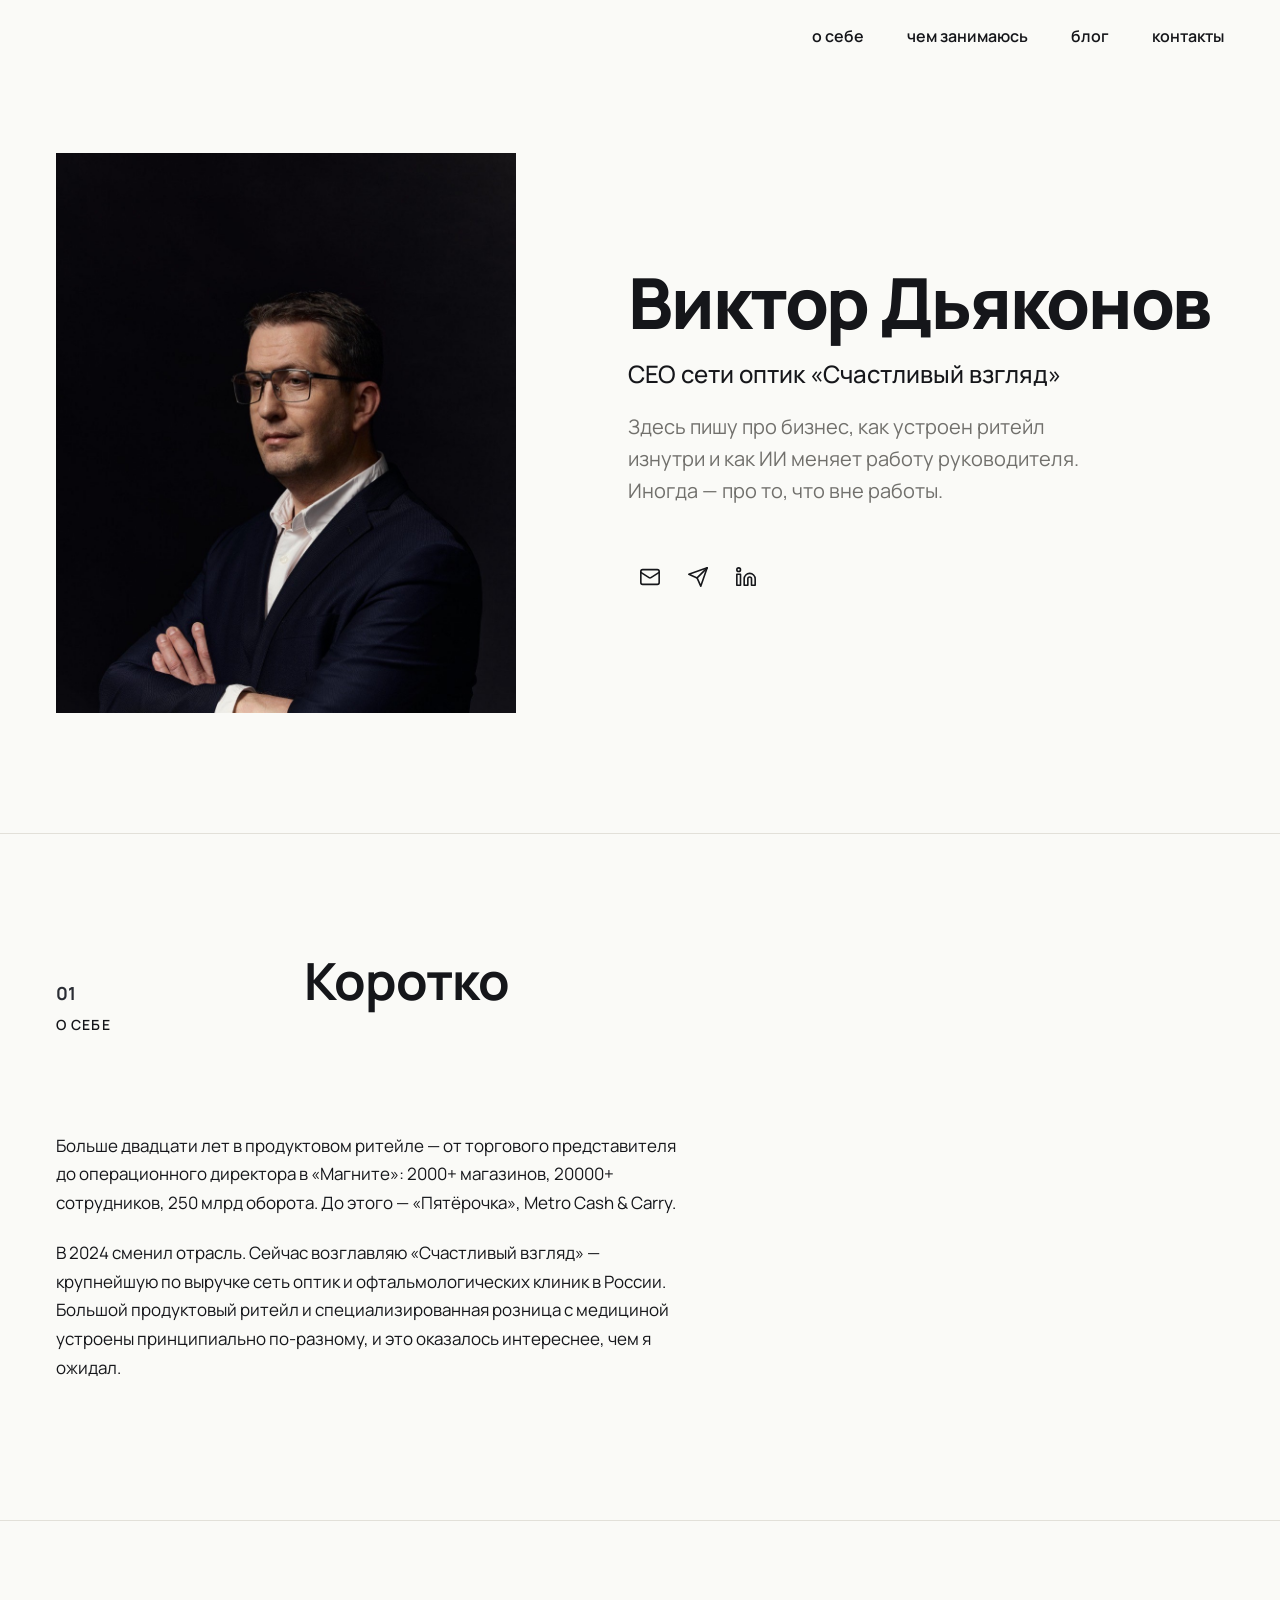
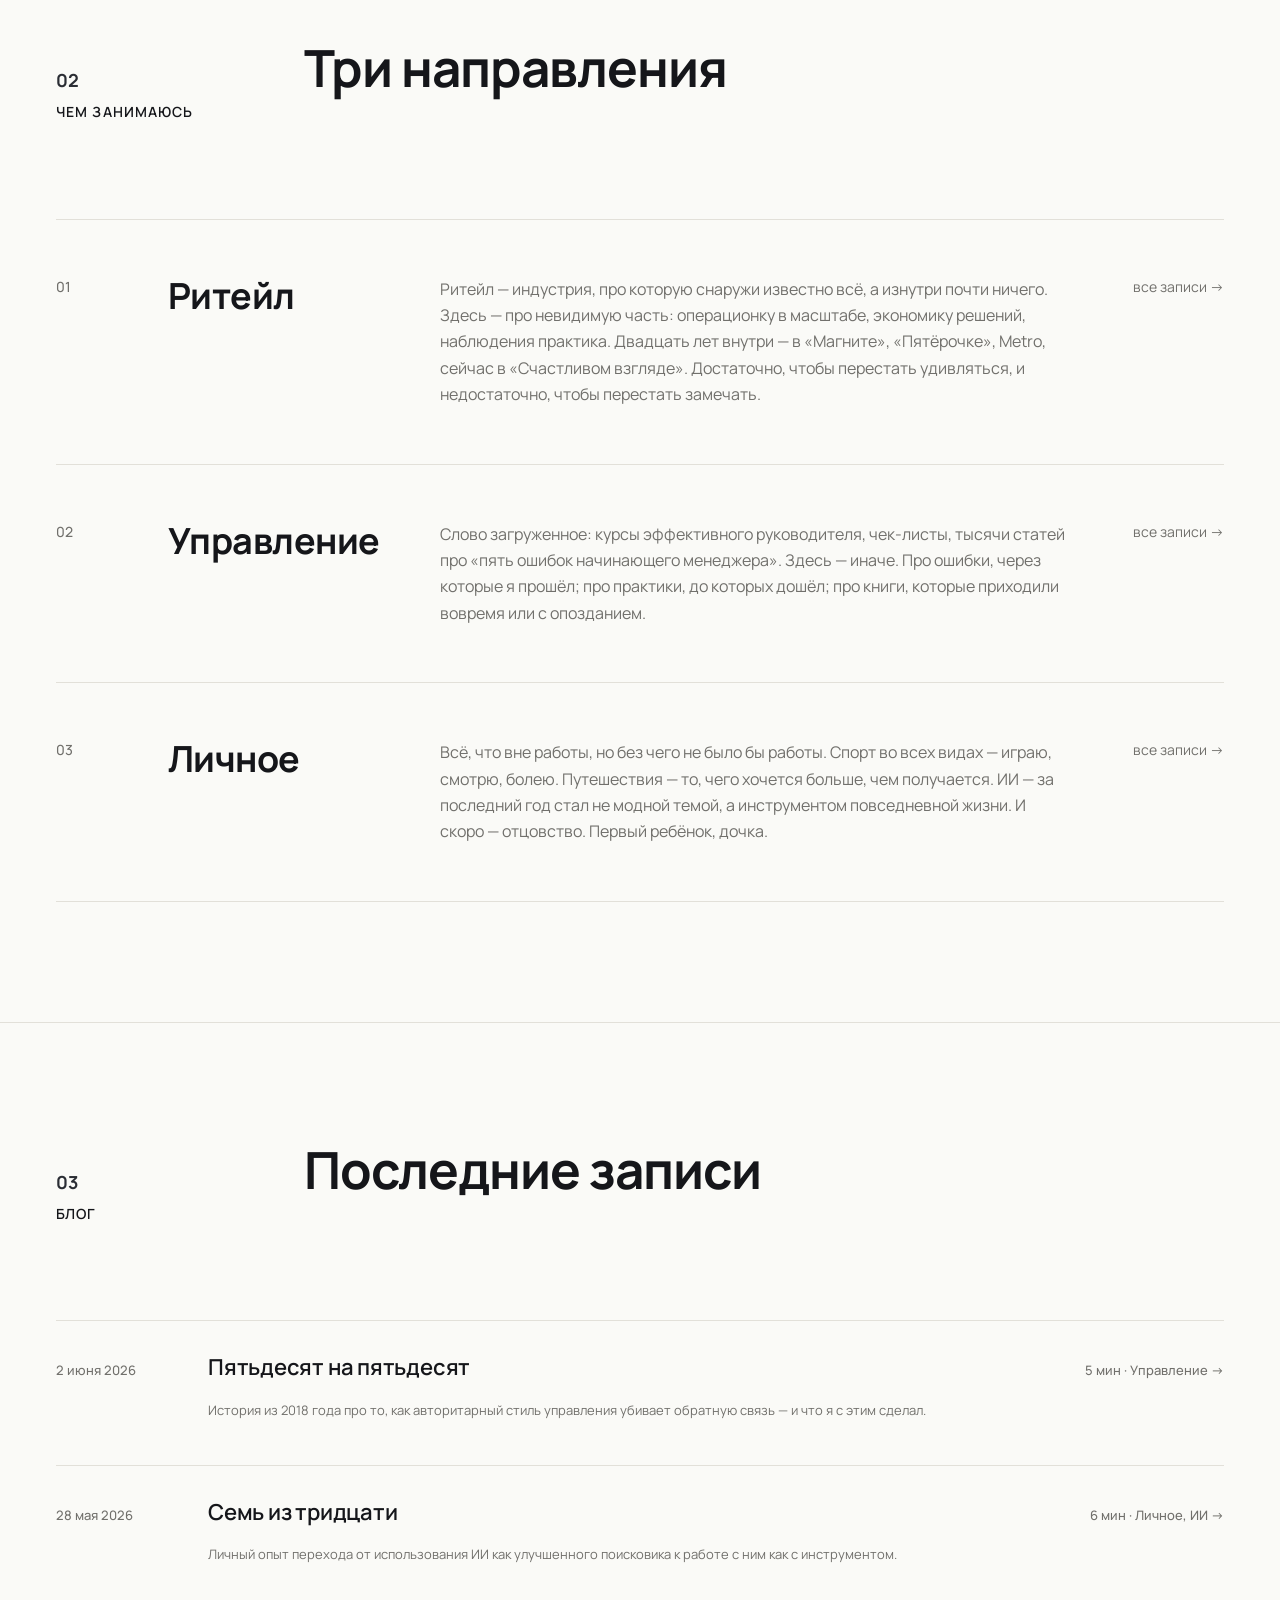
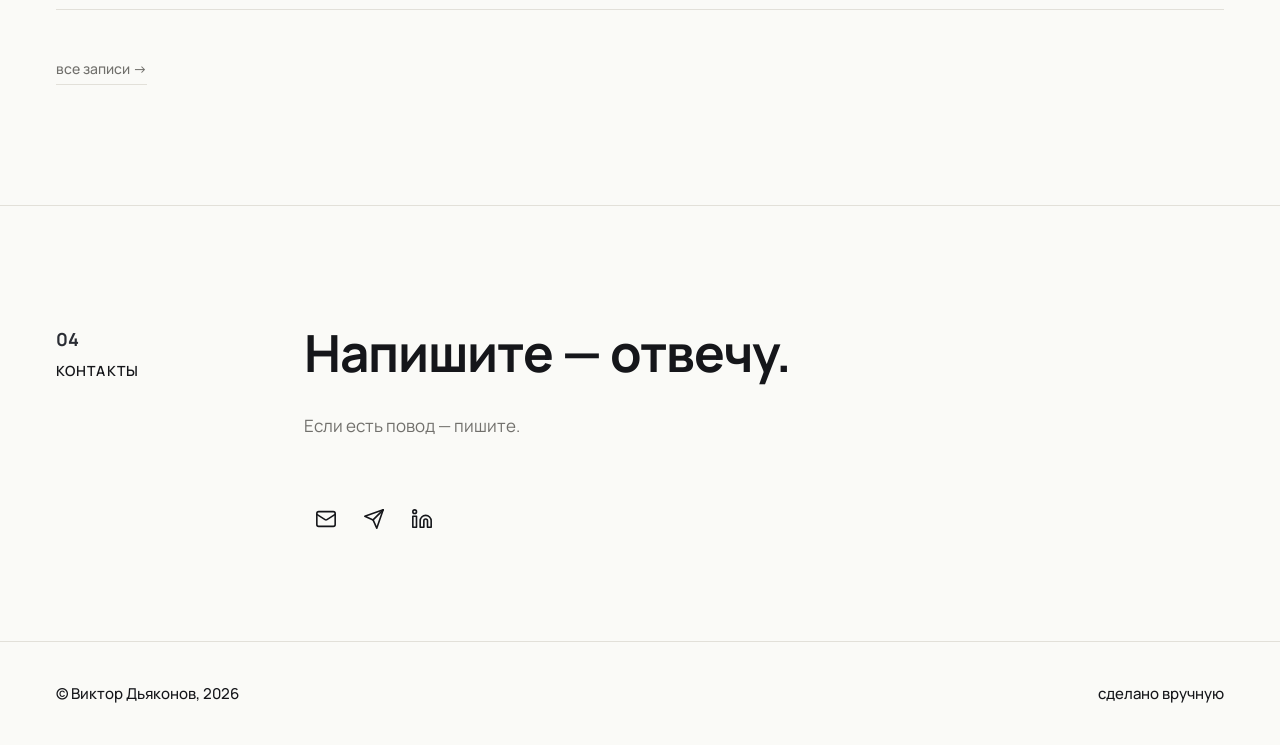
==== commit 4e447553: "Главная: добавлено фото Виктора в hero-блок Co-Authored-By: Claude Sonnet 4.6 <noreply@anthropic.com" ====
--- a/index.html
+++ b/index.html
@@ -33,7 +33,7 @@
   <!-- ========== Hero ========== -->
   <section class="hero container">
     <div class="hero-photo">
-      <!-- TODO: заменить на реальное фото 4:5 -->
+      <img src="images/victor.JPG" alt="Виктор Дьяконов">
     </div>
     <div>
       <h1 class="hero-name">Виктор Дьяконов</h1>
--- a/styles.css
+++ b/styles.css
@@ -216,16 +216,6 @@
   overflow: hidden;
 }
 
-.hero-photo::after {
-  content: 'ФОТО · 4:5';
-  position: absolute;
-  left: 50%;
-  top: 50%;
-  transform: translate(-50%, -50%);
-  font-size: 11px;
-  letter-spacing: 0.18em;
-  color: var(--muted);
-}
 
 .hero-photo img {
   width: 100%;
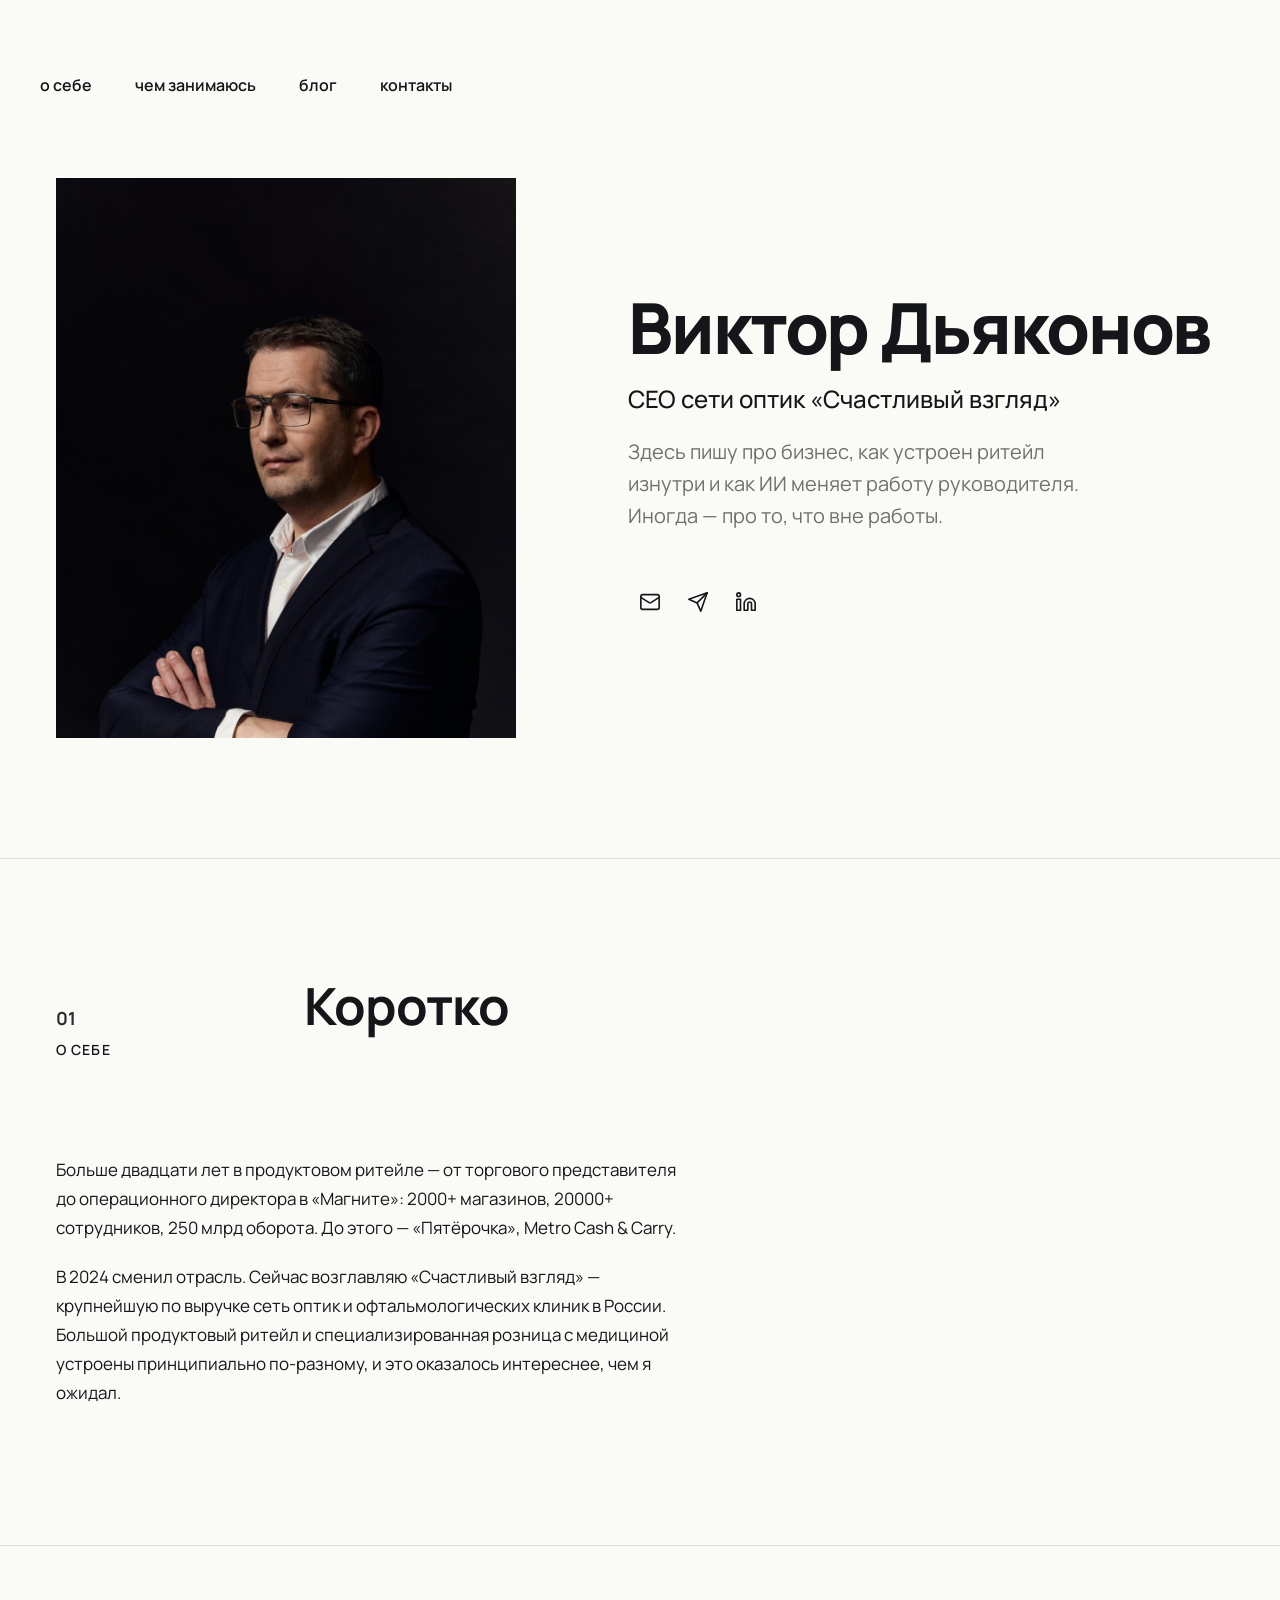
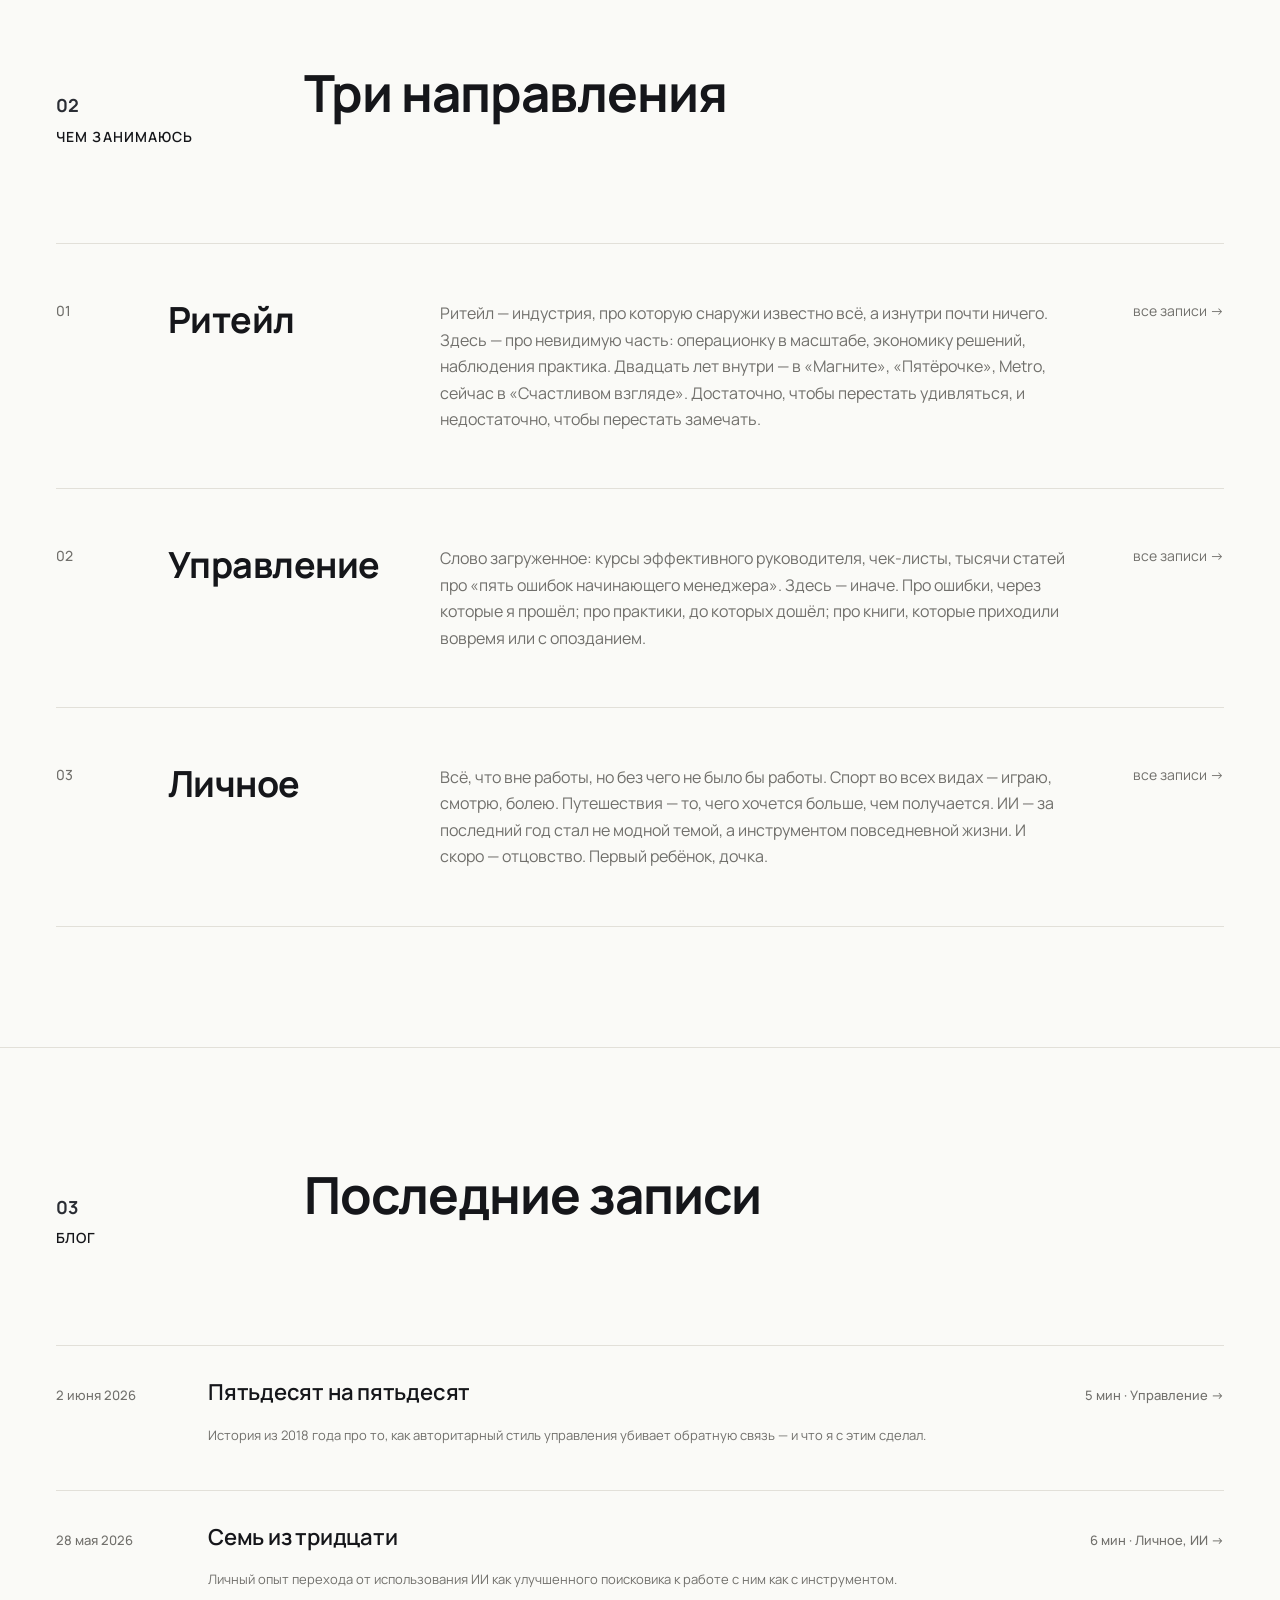
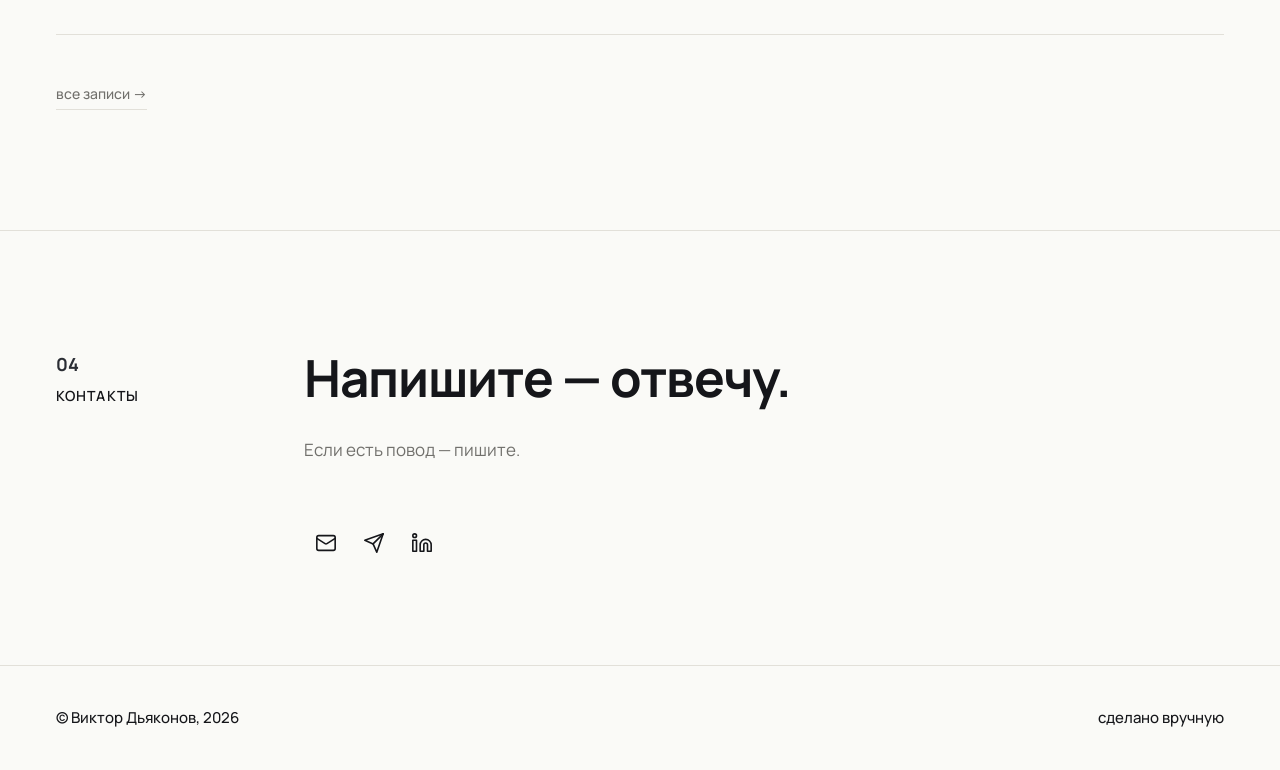
==== commit 310794e2: "Мобильное меню: вынести nav-links из sticky header position:fixed внутри position:sticky не покрывал" ====
--- a/index.html
+++ b/index.html
@@ -20,15 +20,15 @@
         <button class="nav-burger" id="nav-burger" aria-label="Меню">
           <span></span><span></span><span></span>
         </button>
-        <div class="nav-links" id="nav-links">
-          <a class="nav-link" href="#about">о себе</a>
-          <a class="nav-link" href="#doing">чем занимаюсь</a>
-          <a class="nav-link" href="blog.html">блог</a>
-          <a class="nav-link" href="#contacts">контакты</a>
-        </div>
       </nav>
     </div>
   </header>
+  <div class="nav-links" id="nav-links">
+    <a class="nav-link" href="#about">о себе</a>
+    <a class="nav-link" href="#doing">чем занимаюсь</a>
+    <a class="nav-link" href="blog.html">блог</a>
+    <a class="nav-link" href="#contacts">контакты</a>
+  </div>
 
   <!-- ========== Hero ========== -->
   <section class="hero container">
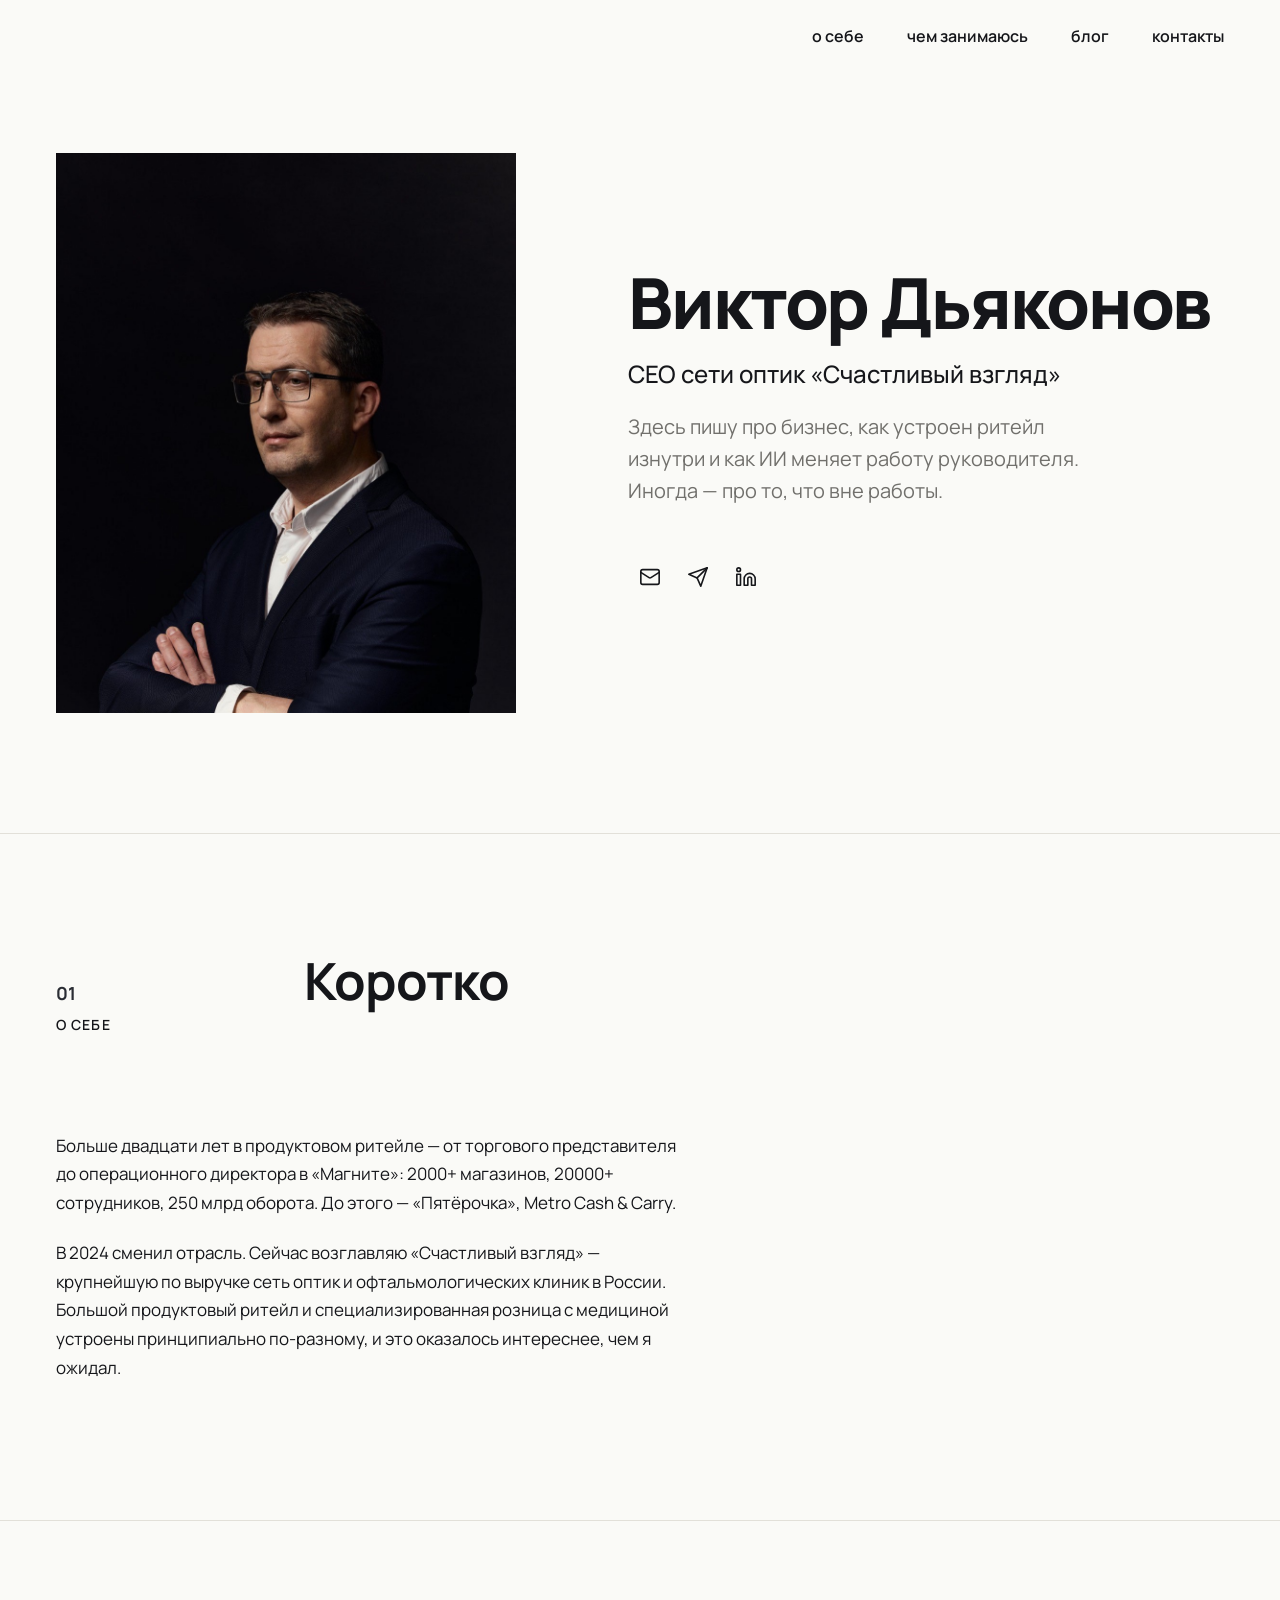
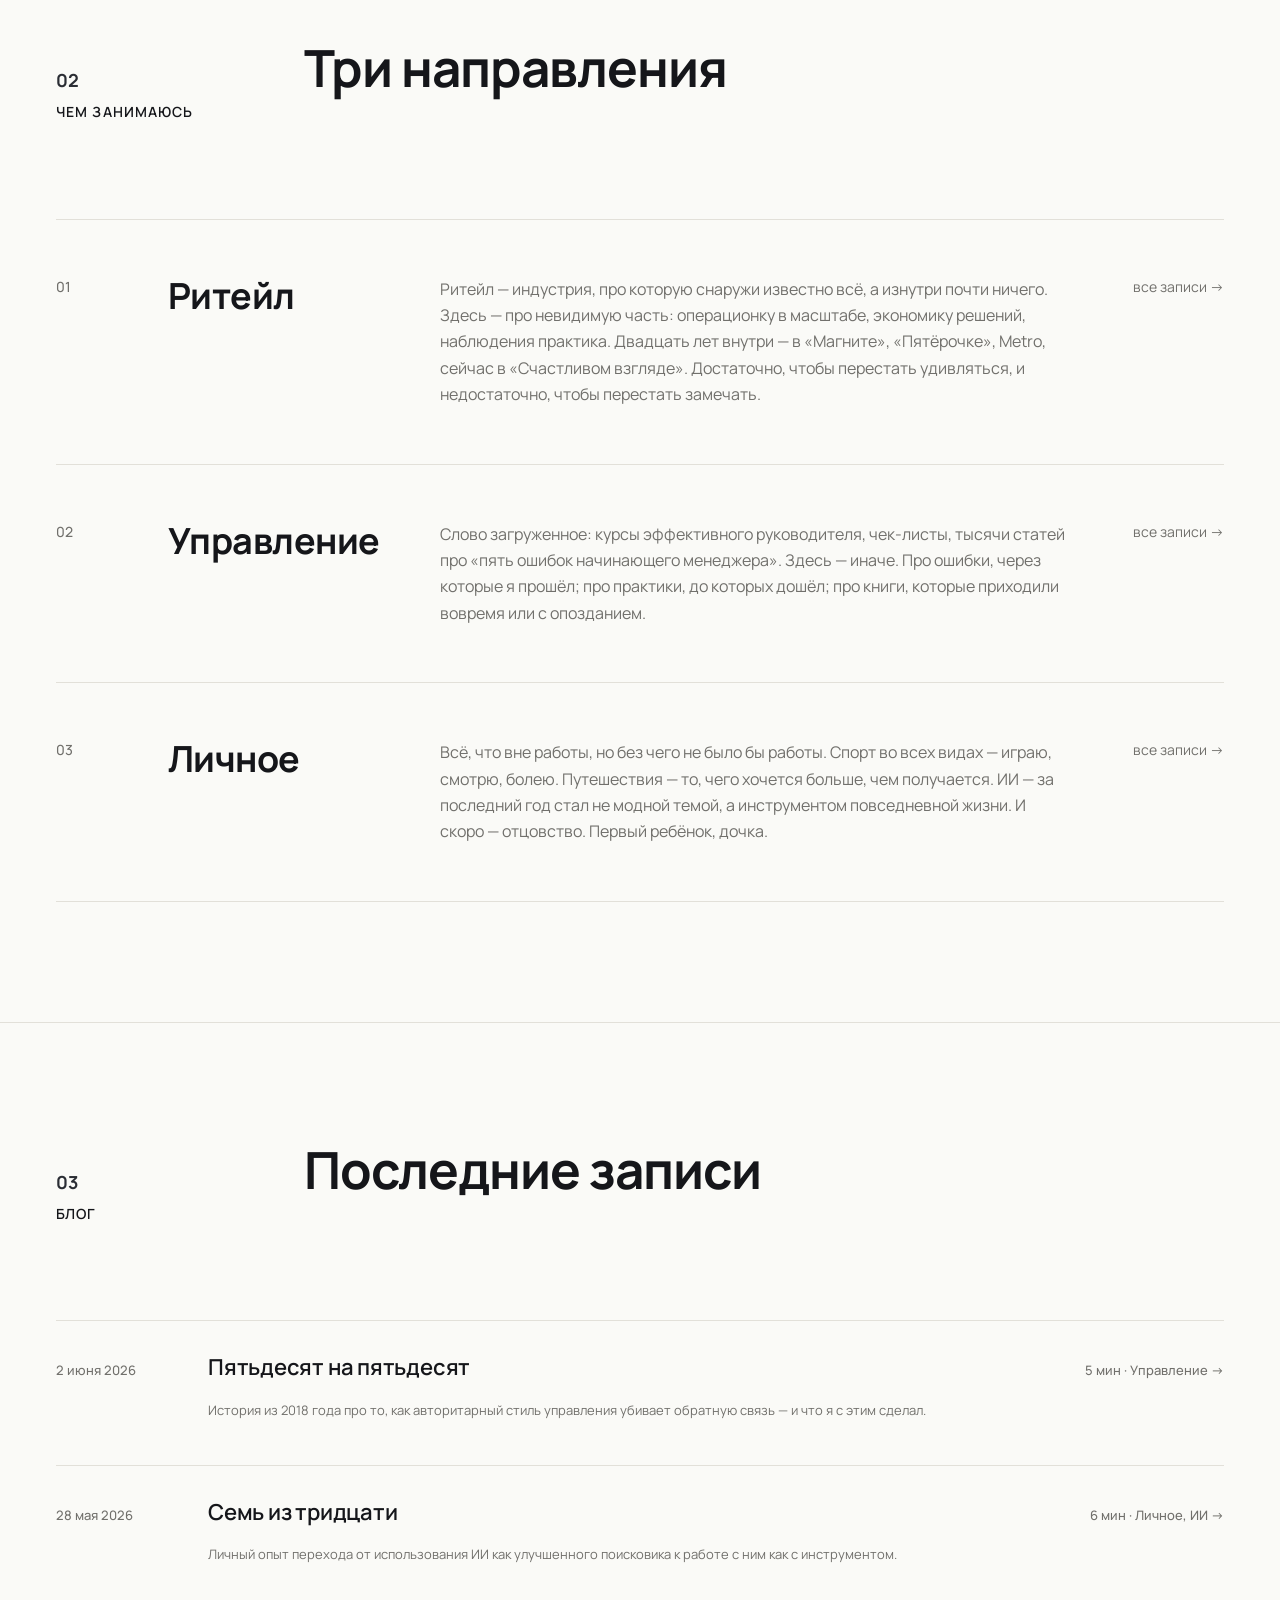
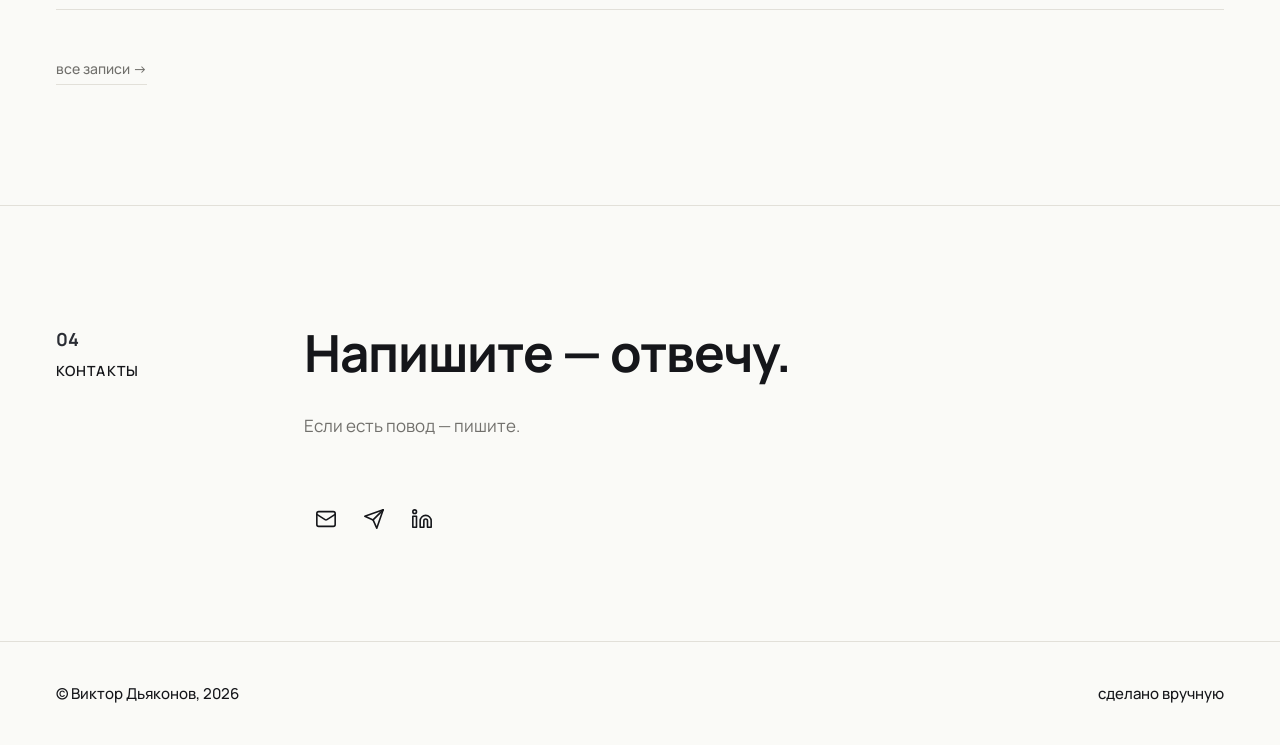
==== commit f4c74d1e: "Мобильное меню: убрать backdrop-filter, вернуть nav-links в header backdrop-filter на .nav создаёт с" ====
--- a/index.html
+++ b/index.html
@@ -20,15 +20,15 @@
         <button class="nav-burger" id="nav-burger" aria-label="Меню">
           <span></span><span></span><span></span>
         </button>
+        <div class="nav-links" id="nav-links">
+          <a class="nav-link" href="#about">о себе</a>
+          <a class="nav-link" href="#doing">чем занимаюсь</a>
+          <a class="nav-link" href="blog.html">блог</a>
+          <a class="nav-link" href="#contacts">контакты</a>
+        </div>
       </nav>
     </div>
   </header>
-  <div class="nav-links" id="nav-links">
-    <a class="nav-link" href="#about">о себе</a>
-    <a class="nav-link" href="#doing">чем занимаюсь</a>
-    <a class="nav-link" href="blog.html">блог</a>
-    <a class="nav-link" href="#contacts">контакты</a>
-  </div>
 
   <!-- ========== Hero ========== -->
   <section class="hero container">
--- a/styles.css
+++ b/styles.css
@@ -41,8 +41,7 @@
   position: sticky;
   top: 0;
   z-index: 10;
-  background: color-mix(in srgb, var(--paper) 92%, transparent);
-  backdrop-filter: blur(8px);
+  background: var(--paper);
   border-bottom: 1px solid transparent;
   transition: border-color .25s;
 }
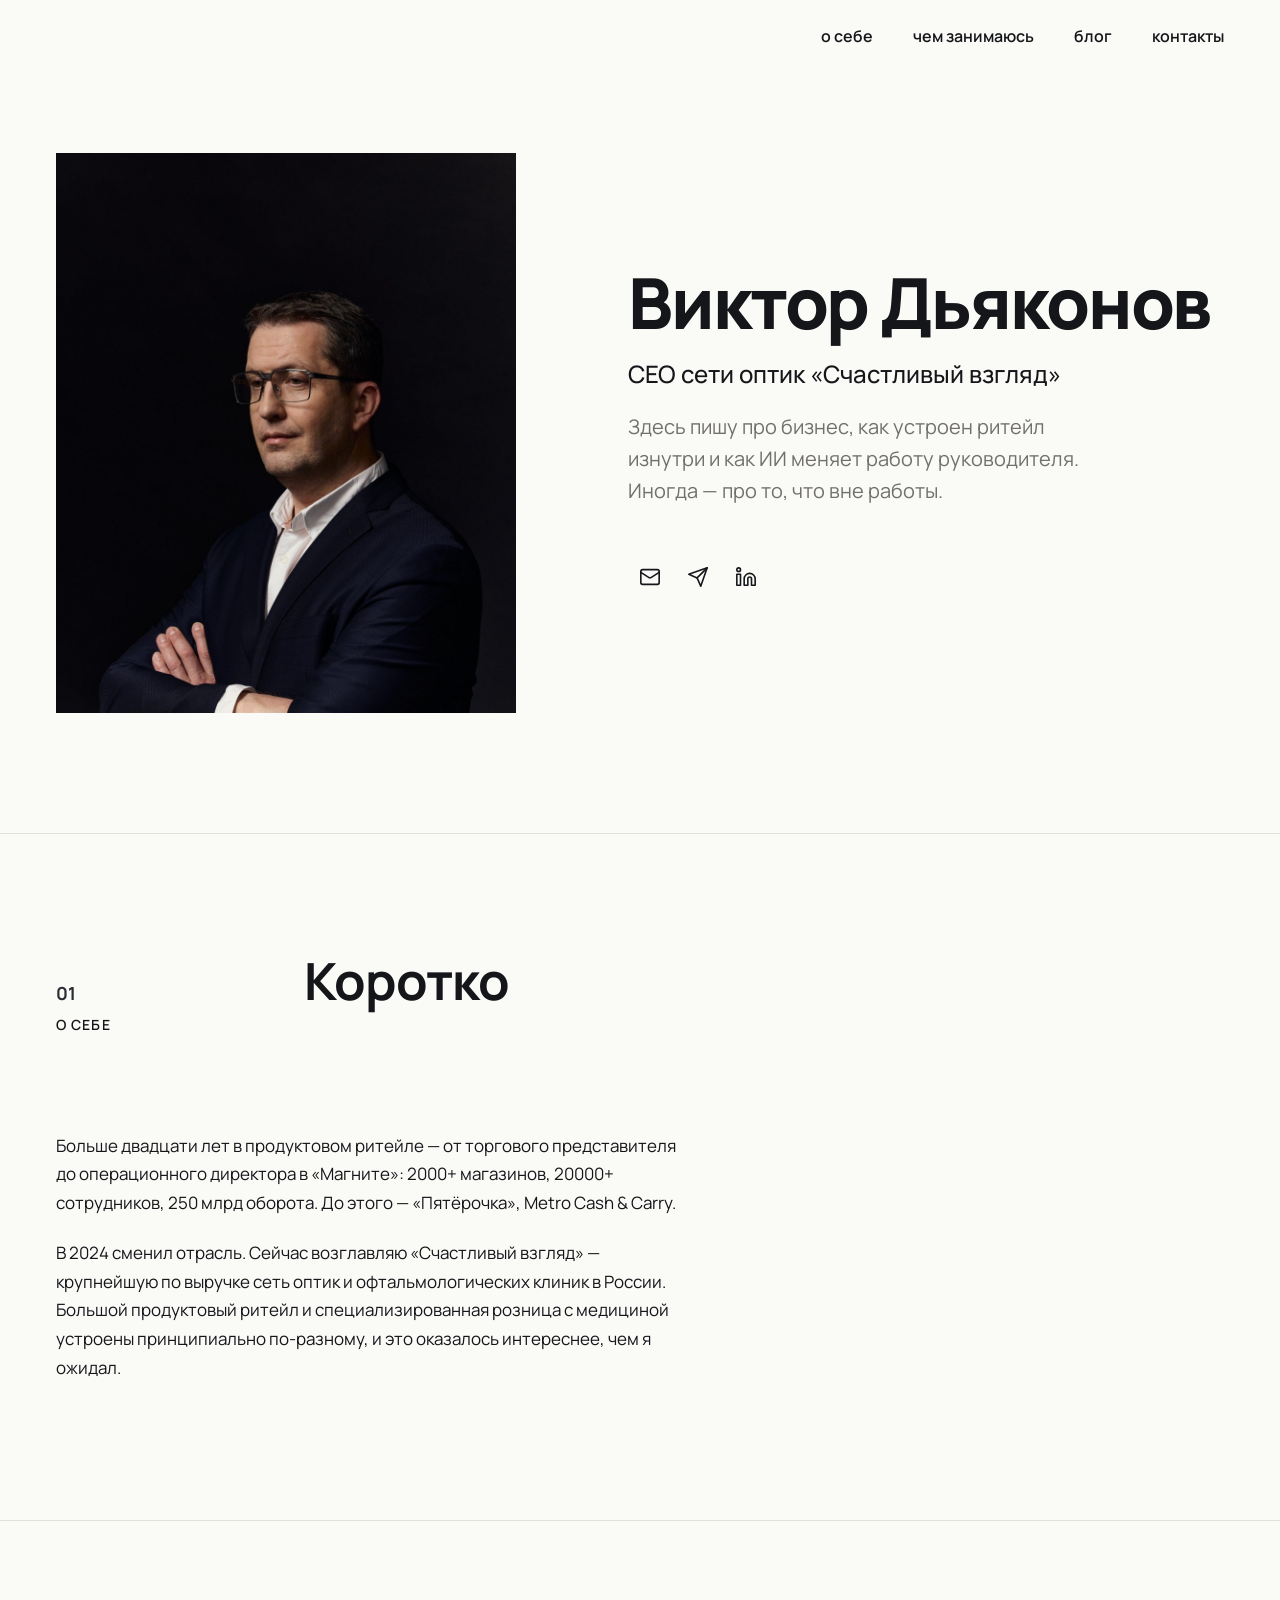
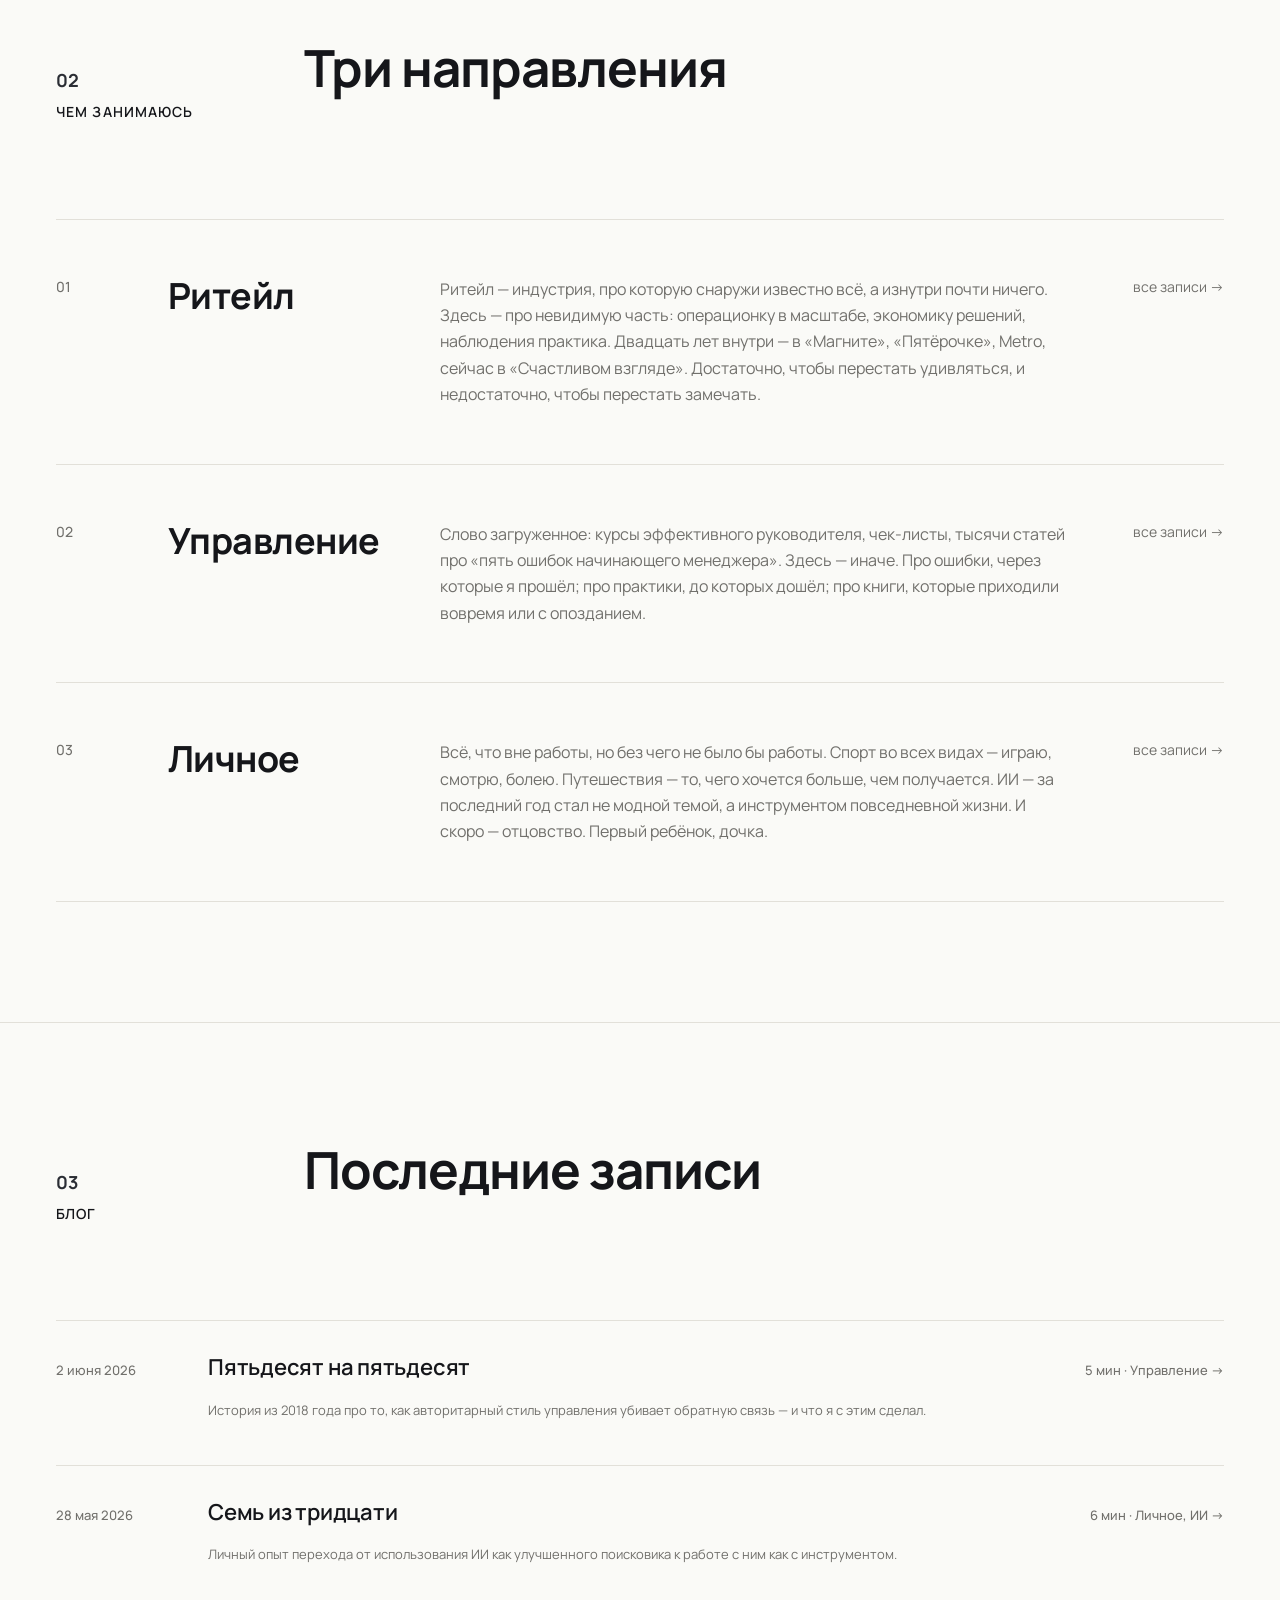
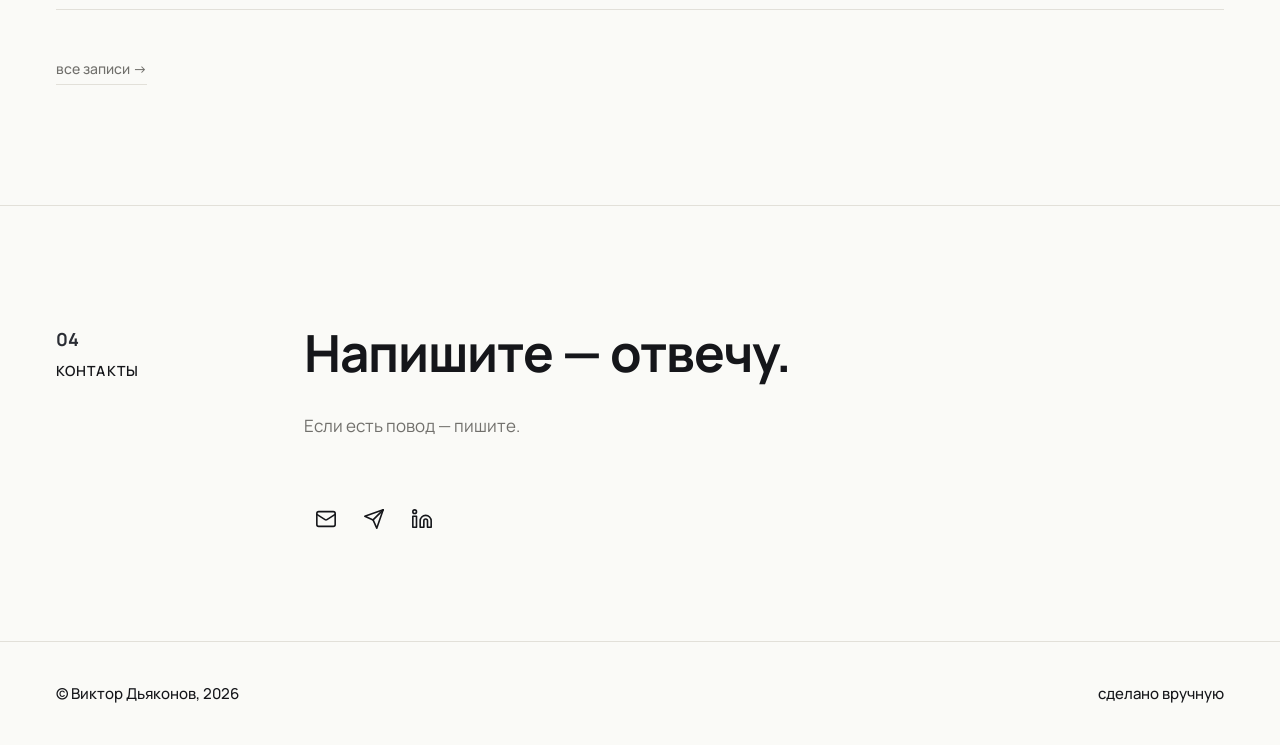
==== commit d5a24e82: "Мобильное меню: вынести nav-links из header + CSS для десктопа iOS Safari ограничивает position:fixe" ====
--- a/index.html
+++ b/index.html
@@ -20,15 +20,15 @@
         <button class="nav-burger" id="nav-burger" aria-label="Меню">
           <span></span><span></span><span></span>
         </button>
-        <div class="nav-links" id="nav-links">
-          <a class="nav-link" href="#about">о себе</a>
-          <a class="nav-link" href="#doing">чем занимаюсь</a>
-          <a class="nav-link" href="blog.html">блог</a>
-          <a class="nav-link" href="#contacts">контакты</a>
-        </div>
       </nav>
     </div>
   </header>
+  <div class="nav-links" id="nav-links">
+    <a class="nav-link" href="#about">о себе</a>
+    <a class="nav-link" href="#doing">чем занимаюсь</a>
+    <a class="nav-link" href="blog.html">блог</a>
+    <a class="nav-link" href="#contacts">контакты</a>
+  </div>
 
   <!-- ========== Hero ========== -->
   <section class="hero container">
--- a/styles.css
+++ b/styles.css
@@ -504,6 +504,22 @@
 .nav-burger.open span:nth-child(3) { transform: translateY(-7px) rotate(-45deg); }
 
 /* =========================================================
+   Desktop nav-links (живёт вне header, позиционируется fixed)
+   ========================================================= */
+
+@media (min-width: 641px) {
+  .nav-links {
+    display: flex;
+    align-items: center;
+    position: fixed;
+    top: 0;
+    right: 56px;
+    height: 72px;
+    z-index: 11;
+  }
+}
+
+/* =========================================================
    Mobile (≤ 640px)
    ========================================================= */
 
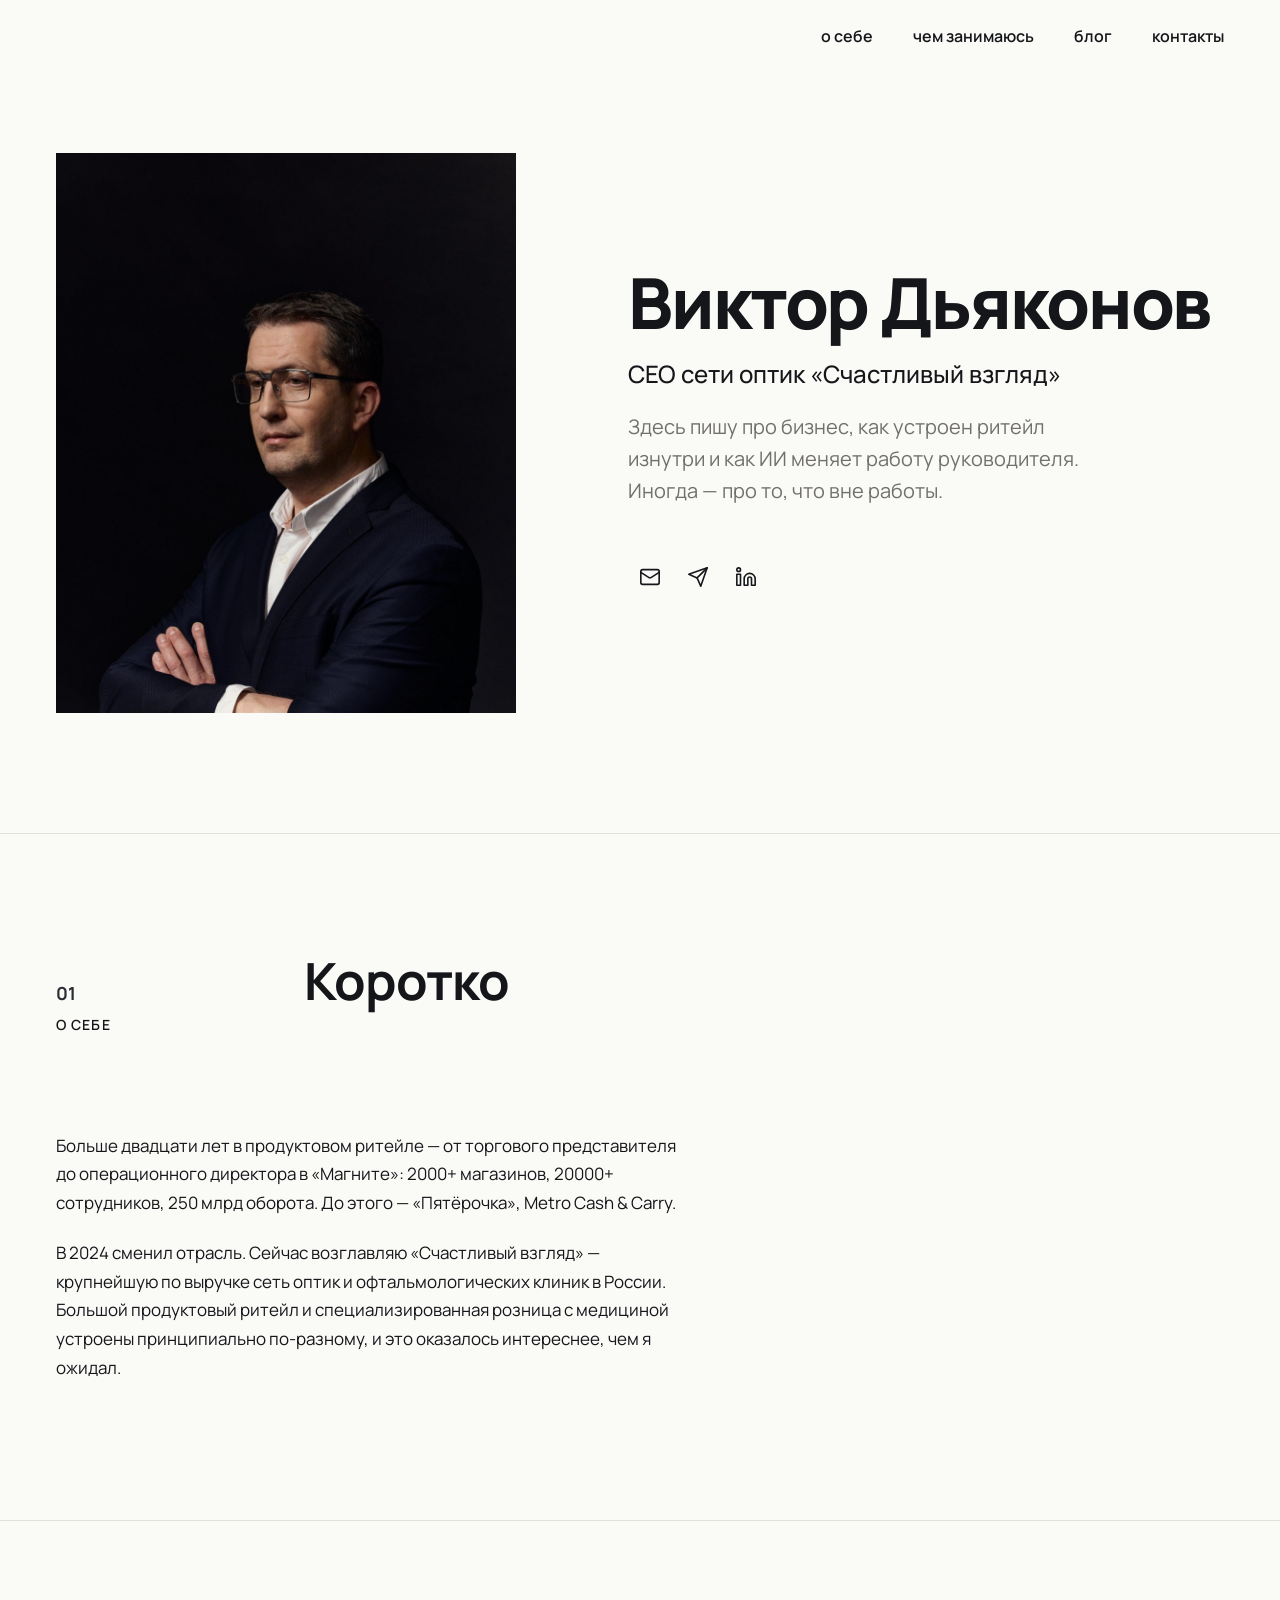
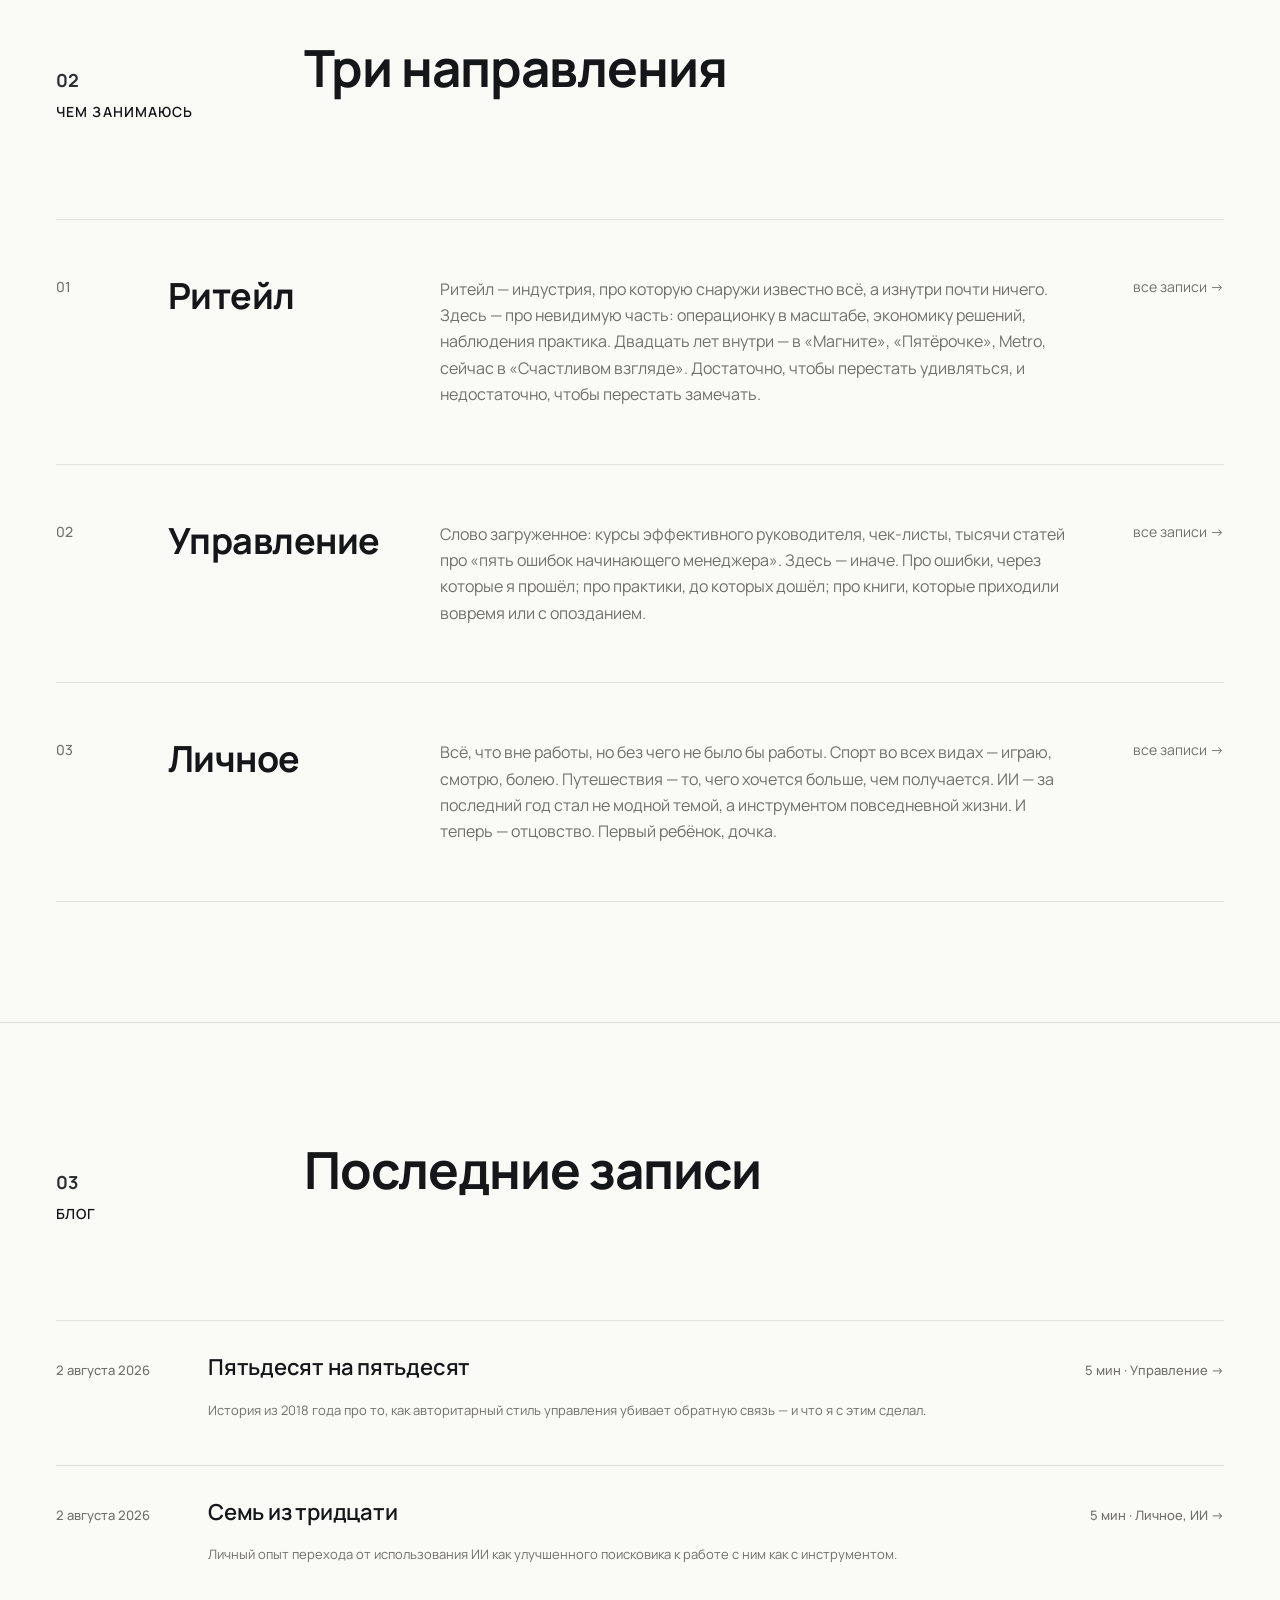
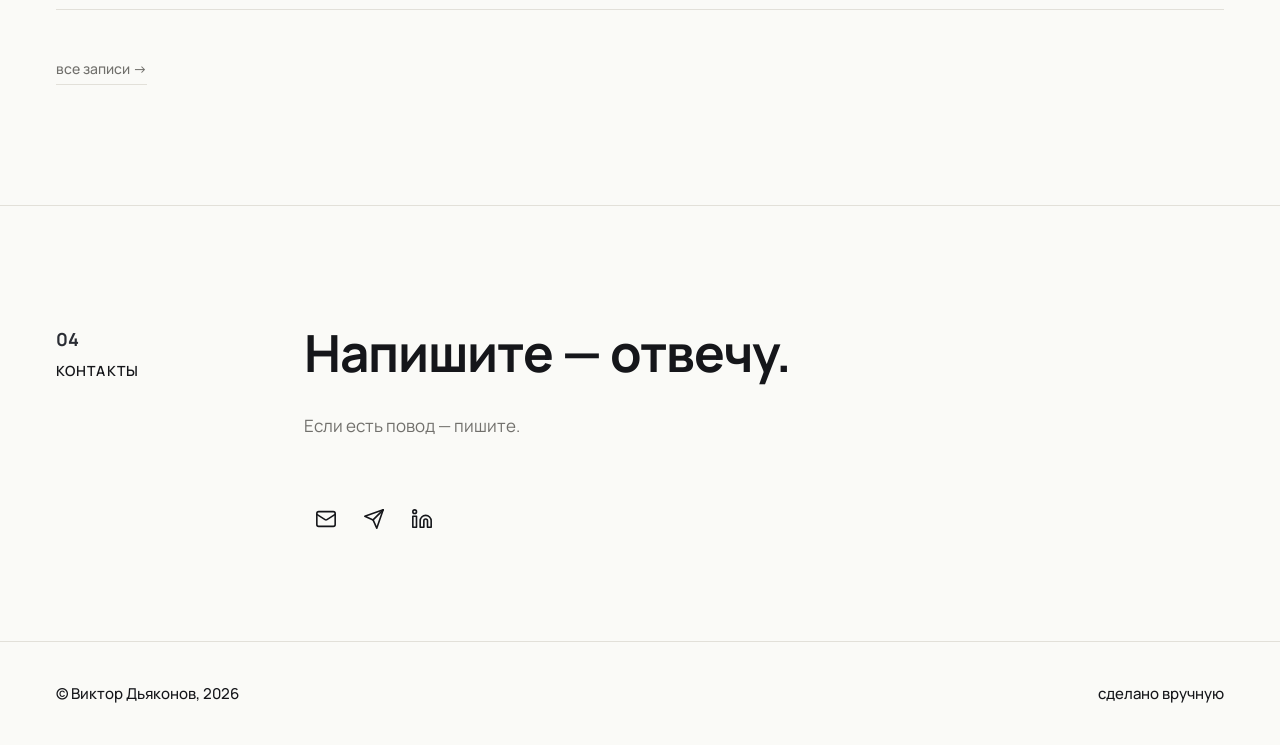
==== commit fa98d98b: "Главная: отцовство — «скоро» на «теперь» Co-Authored-By: Claude Sonnet 5 <noreply@anthropic.com>" ====
--- a/index.html
+++ b/index.html
@@ -101,7 +101,7 @@
       <div class="doing-row">
         <span class="doing-num">03</span>
         <span class="doing-title">Личное</span>
-        <p class="doing-desc">Всё, что вне работы, но без чего не было бы работы. Спорт во всех видах — играю, смотрю, болею. Путешествия — то, чего хочется больше, чем получается. ИИ — за последний год стал не модной темой, а инструментом повседневной жизни. И скоро — отцовство. Первый ребёнок, дочка.</p>
+        <p class="doing-desc">Всё, что вне работы, но без чего не было бы работы. Спорт во всех видах — играю, смотрю, болею. Путешествия — то, чего хочется больше, чем получается. ИИ — за последний год стал не модной темой, а инструментом повседневной жизни. И теперь — отцовство. Первый ребёнок, дочка.</p>
         <a class="doing-arrow" href="blog.html?tag=lichnoe">все записи →</a>
       </div>
     </div>
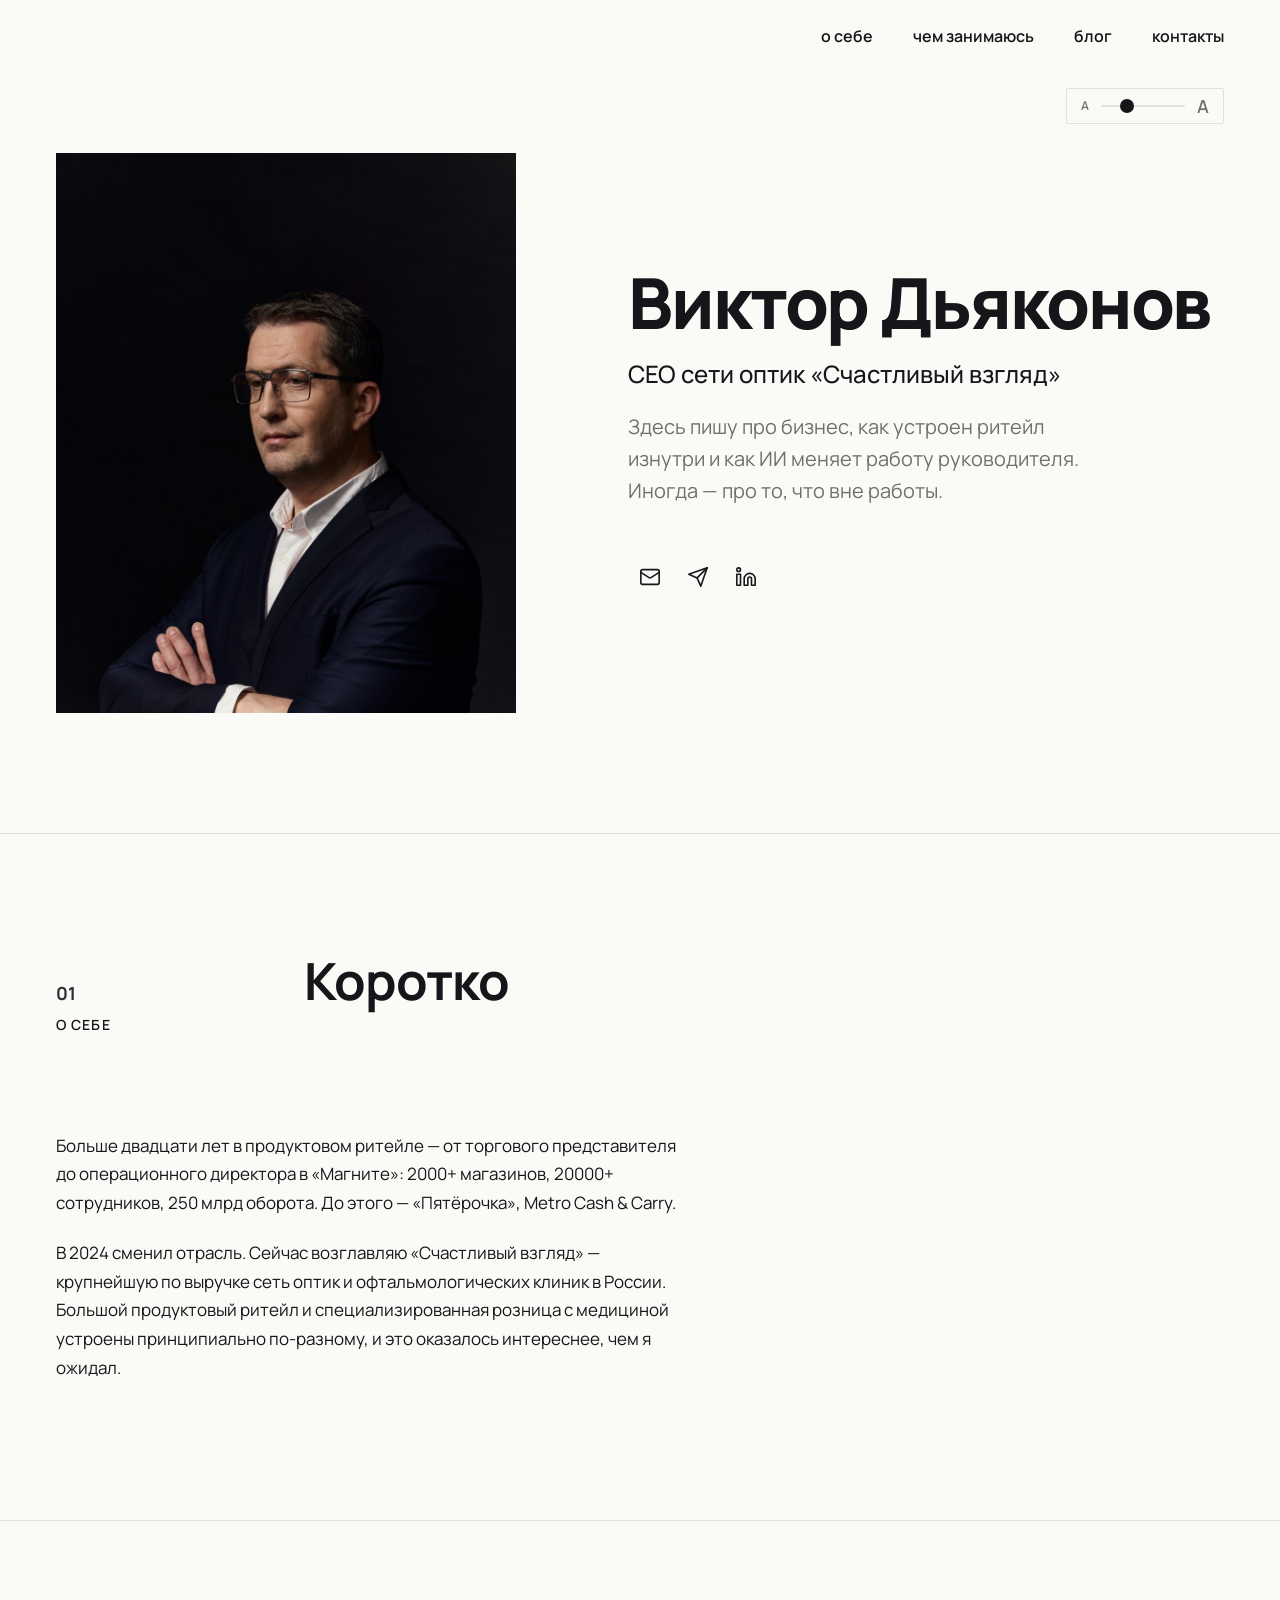
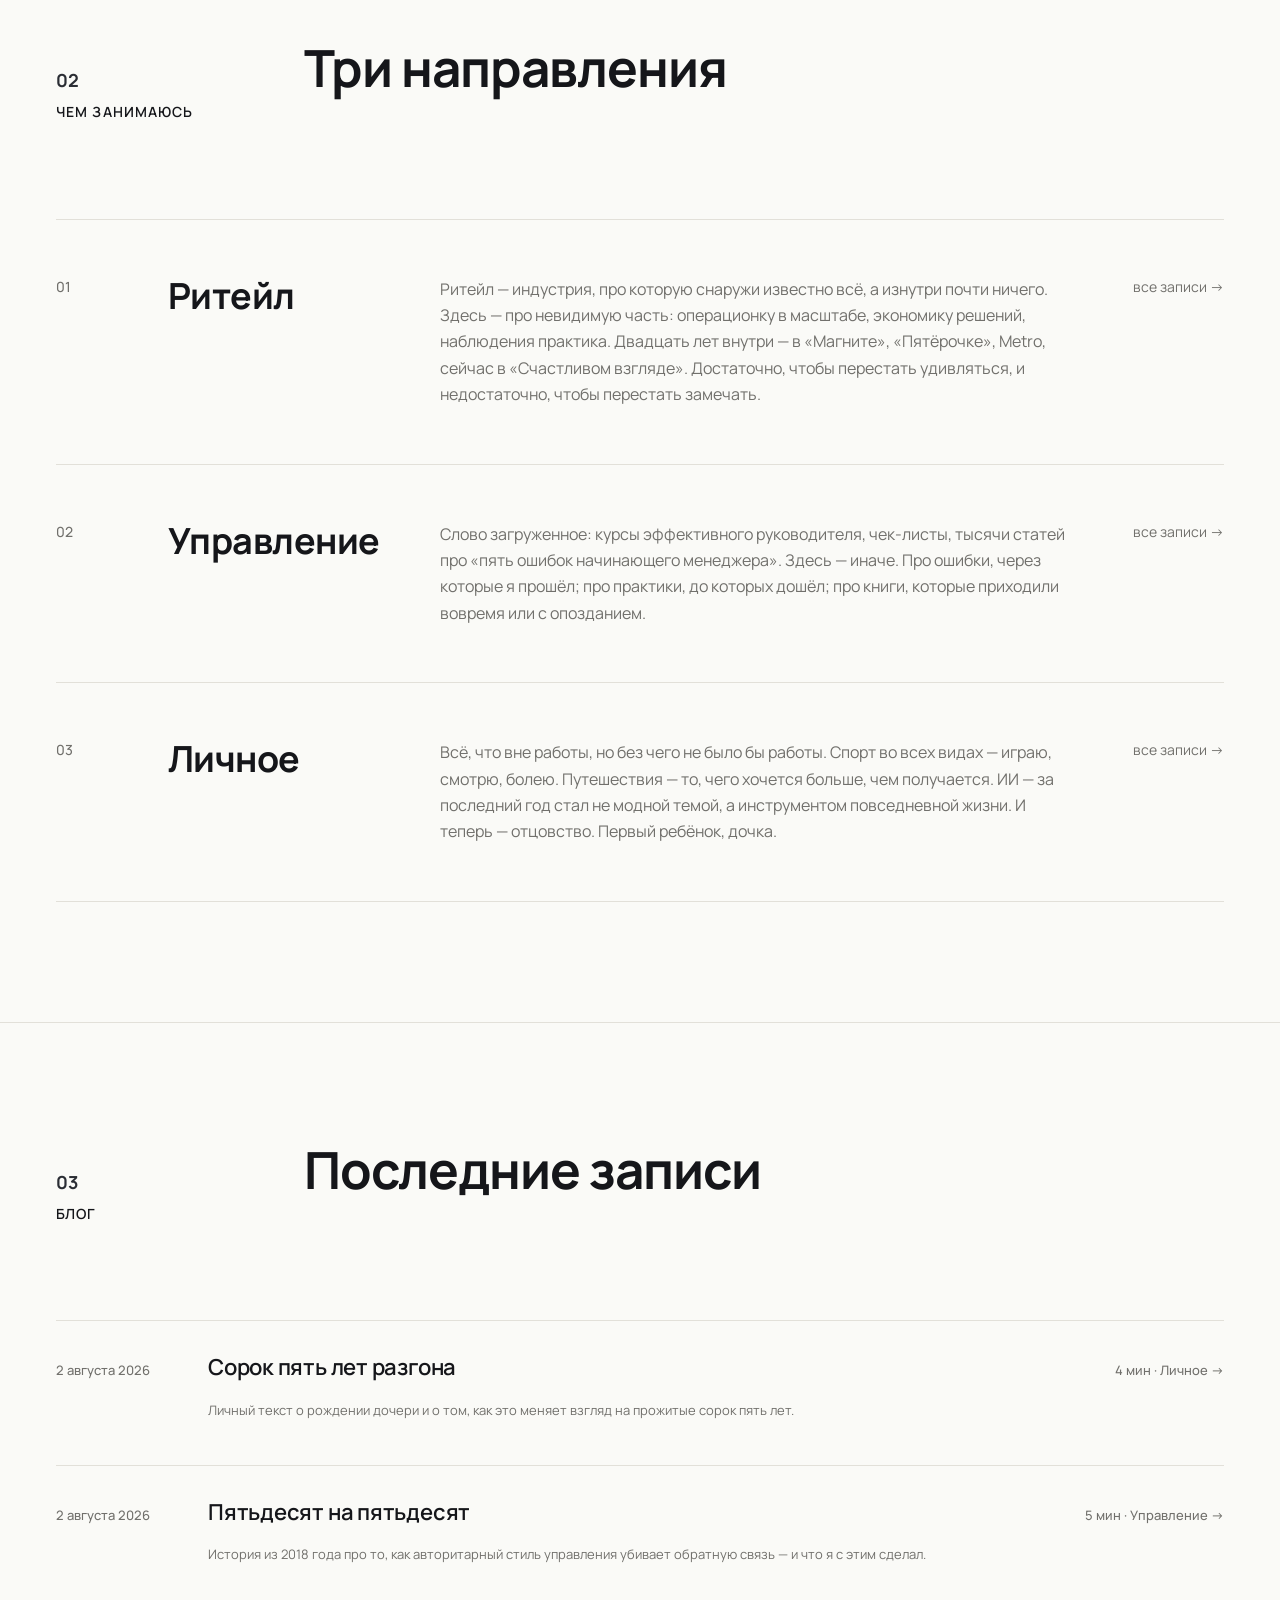
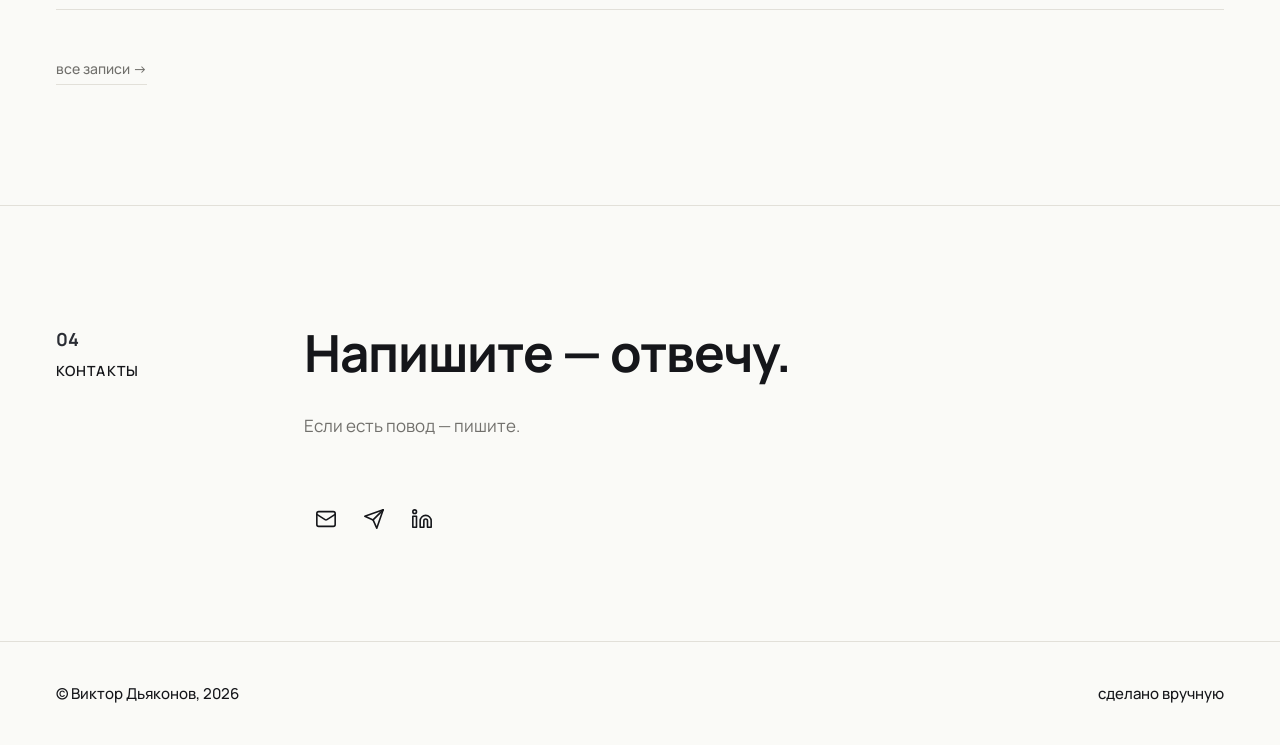
==== commit c05011fa: "Ползунок: добавлен плавающий регулятор размера текста Co-Authored-By: Claude Sonnet 5 <noreply@anthr" ====
--- a/index.html
+++ b/index.html
@@ -3,6 +3,7 @@
 <head>
   <meta charset="UTF-8">
   <meta name="viewport" content="width=device-width, initial-scale=1.0">
+  <script src="font-size-widget.js"></script>
   <title>Виктор Дьяконов</title>
 
   <link rel="preconnect" href="https://fonts.googleapis.com">
--- a/styles.css
+++ b/styles.css
@@ -54,7 +54,7 @@
 }
 
 .nav-link {
-  font-size: 16px;
+  font-size: 1rem;
   font-weight: 600;
   color: var(--ink);
   padding: 8px 0;
@@ -68,7 +68,7 @@
 /* ---------- Type ---------- */
 
 .label {
-  font-size: 14px;
+  font-size: 0.875rem;
   font-weight: 600;
   letter-spacing: 0.08em;
   text-transform: uppercase;
@@ -78,7 +78,7 @@
 .h2 {
   font-family: 'Manrope', sans-serif;
   font-weight: 700;
-  font-size: clamp(40px, 4vw, 60px);
+  font-size: clamp(2.5rem, 4vw, 3.75rem);
   line-height: 1.05;
   letter-spacing: -0.02em;
   margin: 0;
@@ -87,11 +87,11 @@
 .lede {
   font-family: 'Manrope', sans-serif;
   font-weight: 400;
-  font-size: 21px;
+  font-size: 1.3125rem;
   line-height: 1.55;
   color: var(--ink);
   margin: 0;
-  max-width: 520px;
+  max-width: 32.5rem;
   letter-spacing: -0.005em;
 }
 
@@ -100,7 +100,7 @@
 .hero-name {
   font-family: 'Manrope', sans-serif;
   font-weight: 800;
-  font-size: clamp(52px, 5.5vw, 80px);
+  font-size: clamp(3.25rem, 5.5vw, 5rem);
   line-height: 1.0;
   letter-spacing: -0.03em;
   color: var(--ink);
@@ -110,7 +110,7 @@
 .hero-role {
   font-family: 'Manrope', sans-serif;
   font-weight: 500;
-  font-size: 24px;
+  font-size: 1.5rem;
   line-height: 1.4;
   color: var(--ink);
   margin: 0 0 20px;
@@ -119,15 +119,15 @@
 .hero-desc {
   font-family: 'Manrope', sans-serif;
   font-weight: 400;
-  font-size: 20px;
+  font-size: 1.25rem;
   line-height: 1.6;
   color: var(--muted);
   margin: 0;
-  max-width: 460px;
+  max-width: 28.75rem;
 }
 
 .body {
-  font-size: 17px;
+  font-size: 1.0625rem;
   line-height: 1.7;
   color: var(--ink);
 }
@@ -136,7 +136,7 @@
 
 .body p {
   margin: 0 0 1em;
-  max-width: 640px;
+  max-width: 40rem;
 }
 
 /* ---------- Sections ---------- */
@@ -148,7 +148,7 @@
 
 .s-head {
   display: grid;
-  grid-template-columns: 200px 1fr;
+  grid-template-columns: minmax(200px, max-content) 1fr;
   gap: 48px;
   align-items: baseline;
   margin-bottom: 96px;
@@ -163,7 +163,7 @@
 .s-num {
   font-family: 'Manrope', sans-serif;
   font-weight: 700;
-  font-size: 18px;
+  font-size: 1.125rem;
   color: var(--accent);
 }
 
@@ -225,7 +225,7 @@
 
 /* ---------- About ---------- */
 
-.about-body { max-width: 640px; }
+.about-body { max-width: 40rem; }
 .about-body p + p { margin-top: 1.2em; }
 
 /* ---------- Doing ---------- */
@@ -234,7 +234,7 @@
 
 .doing-row {
   display: grid;
-  grid-template-columns: 80px 240px 1fr 120px;
+  grid-template-columns: minmax(80px, max-content) minmax(240px, max-content) 1fr minmax(120px, max-content);
   gap: 32px;
   align-items: start;
   padding: 56px 0;
@@ -250,20 +250,20 @@
 }
 
 .doing-num {
-  font-size: 14px;
+  font-size: 0.875rem;
   color: var(--muted);
   font-weight: 500;
 }
 
 .doing-title {
-  font-size: 36px;
+  font-size: 2.25rem;
   font-weight: 700;
   line-height: 1.1;
   letter-spacing: -0.015em;
 }
 
 .doing-desc {
-  font-size: 16px;
+  font-size: 1rem;
   color: var(--muted);
   line-height: 1.65;
   margin: 0;
@@ -272,7 +272,7 @@
 .doing-arrow {
   text-align: right;
   color: var(--muted);
-  font-size: 14px;
+  font-size: 0.875rem;
   text-decoration: none;
   transition: color .2s, transform .25s;
 }
@@ -283,7 +283,7 @@
 
 .blog-row {
   display: grid;
-  grid-template-columns: 120px 1fr auto;
+  grid-template-columns: minmax(120px, max-content) 1fr auto;
   gap: 32px;
   align-items: baseline;
   padding: 32px 0;
@@ -297,13 +297,13 @@
 .blog-row:hover .blog-title { color: var(--accent); }
 
 .blog-date {
-  font-size: 13px;
+  font-size: 0.8125rem;
   color: var(--muted);
   font-weight: 500;
 }
 
 .blog-title {
-  font-size: 22px;
+  font-size: 1.375rem;
   font-weight: 600;
   line-height: 1.3;
   letter-spacing: -0.01em;
@@ -311,7 +311,7 @@
 }
 
 .blog-meta {
-  font-size: 13px;
+  font-size: 0.8125rem;
   color: var(--muted);
   text-align: right;
   font-weight: 500;
@@ -324,7 +324,7 @@
 }
 
 .blog-annotation {
-  font-size: 13px;
+  font-size: 0.8125rem;
   color: var(--muted);
   font-weight: 400;
   line-height: 1.45;
@@ -350,13 +350,13 @@
 }
 
 .blog-filter-label {
-  font-size: 22px;
+  font-size: 1.375rem;
   font-weight: 600;
   color: var(--muted);
 }
 
 .blog-filter-clear {
-  font-size: 14px;
+  font-size: 0.875rem;
   font-weight: 500;
   color: var(--muted);
   border-bottom: 1px solid var(--hair);
@@ -371,7 +371,7 @@
 
 .blog-more {
   margin-top: 48px;
-  font-size: 14px;
+  font-size: 0.875rem;
   font-weight: 500;
   display: inline-block;
   color: var(--muted);
@@ -394,7 +394,7 @@
 
 .contacts-block {
   display: grid;
-  grid-template-columns: 200px 1fr;
+  grid-template-columns: minmax(200px, max-content) 1fr;
   gap: 48px;
   align-items: start;
 }
@@ -404,7 +404,7 @@
 footer {
   border-top: 1px solid var(--hair);
   padding: 40px 0;
-  font-size: 15px;
+  font-size: 0.9375rem;
   font-weight: 500;
   color: var(--ink);
 }
@@ -419,14 +419,14 @@
    ========================================================= */
 
 .post-wrap {
-  max-width: 680px;
+  max-width: 42.5rem;
   margin: 0 auto;
   padding: 64px 0 120px;
 }
 
 .post-back {
   display: inline-block;
-  font-size: 14px;
+  font-size: 0.875rem;
   font-weight: 500;
   color: var(--muted);
   border-bottom: 1px solid var(--hair);
@@ -441,7 +441,7 @@
 }
 
 .post-meta {
-  font-size: 14px;
+  font-size: 0.875rem;
   color: var(--muted);
   font-weight: 500;
   margin: 0 0 16px;
@@ -450,7 +450,7 @@
 .post-h1 {
   font-family: 'Manrope', sans-serif;
   font-weight: 800;
-  font-size: clamp(26px, 3.5vw, 42px);
+  font-size: clamp(1.625rem, 3.5vw, 2.625rem);
   line-height: 1.1;
   letter-spacing: -0.02em;
   color: var(--ink);
@@ -458,7 +458,7 @@
 }
 
 .post-body {
-  font-size: 18px;
+  font-size: 1.125rem;
   line-height: 1.75;
   color: var(--ink);
 }
@@ -471,6 +471,16 @@
   font-style: italic;
   color: var(--muted);
   margin: 2em 0 0;
+}
+
+.post-img {
+  margin: 2.5em 0;
+}
+
+.post-img img {
+  width: 100%;
+  height: auto;
+  display: block;
 }
 
 /* =========================================================
@@ -504,6 +514,89 @@
 .nav-burger.open span:nth-child(3) { transform: translateY(-7px) rotate(-45deg); }
 
 /* =========================================================
+   Font-size widget
+   ========================================================= */
+
+#font-size-widget {
+  position: fixed;
+  top: 88px;
+  right: 56px;
+  z-index: 11;
+  display: flex;
+  align-items: center;
+  gap: 10px;
+  padding: 8px 14px;
+  background: var(--paper);
+  border: 1px solid var(--hair);
+  border-radius: 2px;
+  transition: border-color .2s;
+}
+
+#font-size-widget:hover,
+#font-size-widget:focus-within {
+  border-color: var(--accent);
+}
+
+.font-size-icon {
+  font-family: 'Manrope', sans-serif;
+  font-weight: 600;
+  color: var(--muted);
+  line-height: 1;
+  user-select: none;
+}
+
+.font-size-icon--sm { font-size: 0.75rem; }
+.font-size-icon--lg { font-size: 1.125rem; }
+
+#font-size-slider {
+  -webkit-appearance: none;
+  appearance: none;
+  width: 84px;
+  height: 2px;
+  background: var(--hair);
+  border-radius: 2px;
+  outline: none;
+  cursor: pointer;
+}
+
+#font-size-slider::-webkit-slider-thumb {
+  -webkit-appearance: none;
+  width: 14px;
+  height: 14px;
+  border-radius: 50%;
+  background: var(--ink);
+  border: none;
+  cursor: pointer;
+  transition: background-color .2s;
+}
+#font-size-slider::-webkit-slider-thumb:hover { background: var(--accent); }
+
+#font-size-slider::-moz-range-track {
+  height: 2px;
+  background: var(--hair);
+  border-radius: 2px;
+}
+#font-size-slider::-moz-range-thumb {
+  width: 14px;
+  height: 14px;
+  border-radius: 50%;
+  background: var(--ink);
+  border: none;
+  cursor: pointer;
+  transition: background-color .2s;
+}
+#font-size-slider::-moz-range-thumb:hover { background: var(--accent); }
+
+#font-size-slider:focus-visible::-webkit-slider-thumb {
+  outline: 2px solid var(--accent);
+  outline-offset: 2px;
+}
+#font-size-slider:focus-visible::-moz-range-thumb {
+  outline: 2px solid var(--accent);
+  outline-offset: 2px;
+}
+
+/* =========================================================
    Desktop nav-links (живёт вне header, позиционируется fixed)
    ========================================================= */
 
@@ -546,7 +639,7 @@
   .nav-links.open { display: flex; }
 
   .nav-links .nav-link {
-    font-size: 26px;
+    font-size: 1.625rem;
     font-weight: 700;
     margin-left: 0;
     color: var(--ink);
@@ -564,15 +657,15 @@
     height: 240px;
   }
 
-  .hero-name { font-size: 40px; }
-  .hero-role { font-size: 18px; }
-  .hero-desc { font-size: 16px; }
+  .hero-name { font-size: 2.5rem; }
+  .hero-role { font-size: 1.125rem; }
+  .hero-desc { font-size: 1rem; }
 
   /* --- Секции --- */
   section.s { padding-block: 80px; }
 
-  .h2 { font-size: 30px; }
-  .body { font-size: 15px; }
+  .h2 { font-size: 1.875rem; }
+  .body { font-size: 0.9375rem; }
 
   .s-head {
     grid-template-columns: 1fr;
@@ -582,12 +675,12 @@
 
   /* --- Doing --- */
   .doing-row {
-    grid-template-columns: 40px 1fr;
+    grid-template-columns: minmax(40px, max-content) 1fr;
     gap: 16px;
     padding: 32px 0;
   }
 
-  .doing-title { grid-column: 2; font-size: 26px; }
+  .doing-title { grid-column: 2; font-size: 1.625rem; }
   .doing-desc  { grid-column: 2; }
   .doing-arrow { display: none; }
 
@@ -598,7 +691,7 @@
   }
 
   .blog-date { display: none; }
-  .blog-title { font-size: 18px; }
+  .blog-title { font-size: 1.125rem; }
 
   /* --- Контакты --- */
   .contacts-section { padding-block: 80px 60px; }
@@ -616,6 +709,20 @@
 
   /* --- Посты --- */
   .post-wrap { padding: 40px 0 80px; }
-  .post-h1 { font-size: 22px; margin-bottom: 40px; }
-  .post-body { font-size: 16px; }
-}
+  .post-h1 { font-size: 1.375rem; margin-bottom: 40px; }
+  .post-body { font-size: 1rem; }
+
+  /* --- Font-size widget --- */
+  #font-size-widget {
+    top: 18px;
+    right: 72px;
+    padding: 6px 12px;
+    gap: 8px;
+  }
+  #font-size-slider { width: 60px; }
+
+  #nav-links.open ~ #font-size-widget {
+    visibility: hidden;
+    pointer-events: none;
+  }
+}
